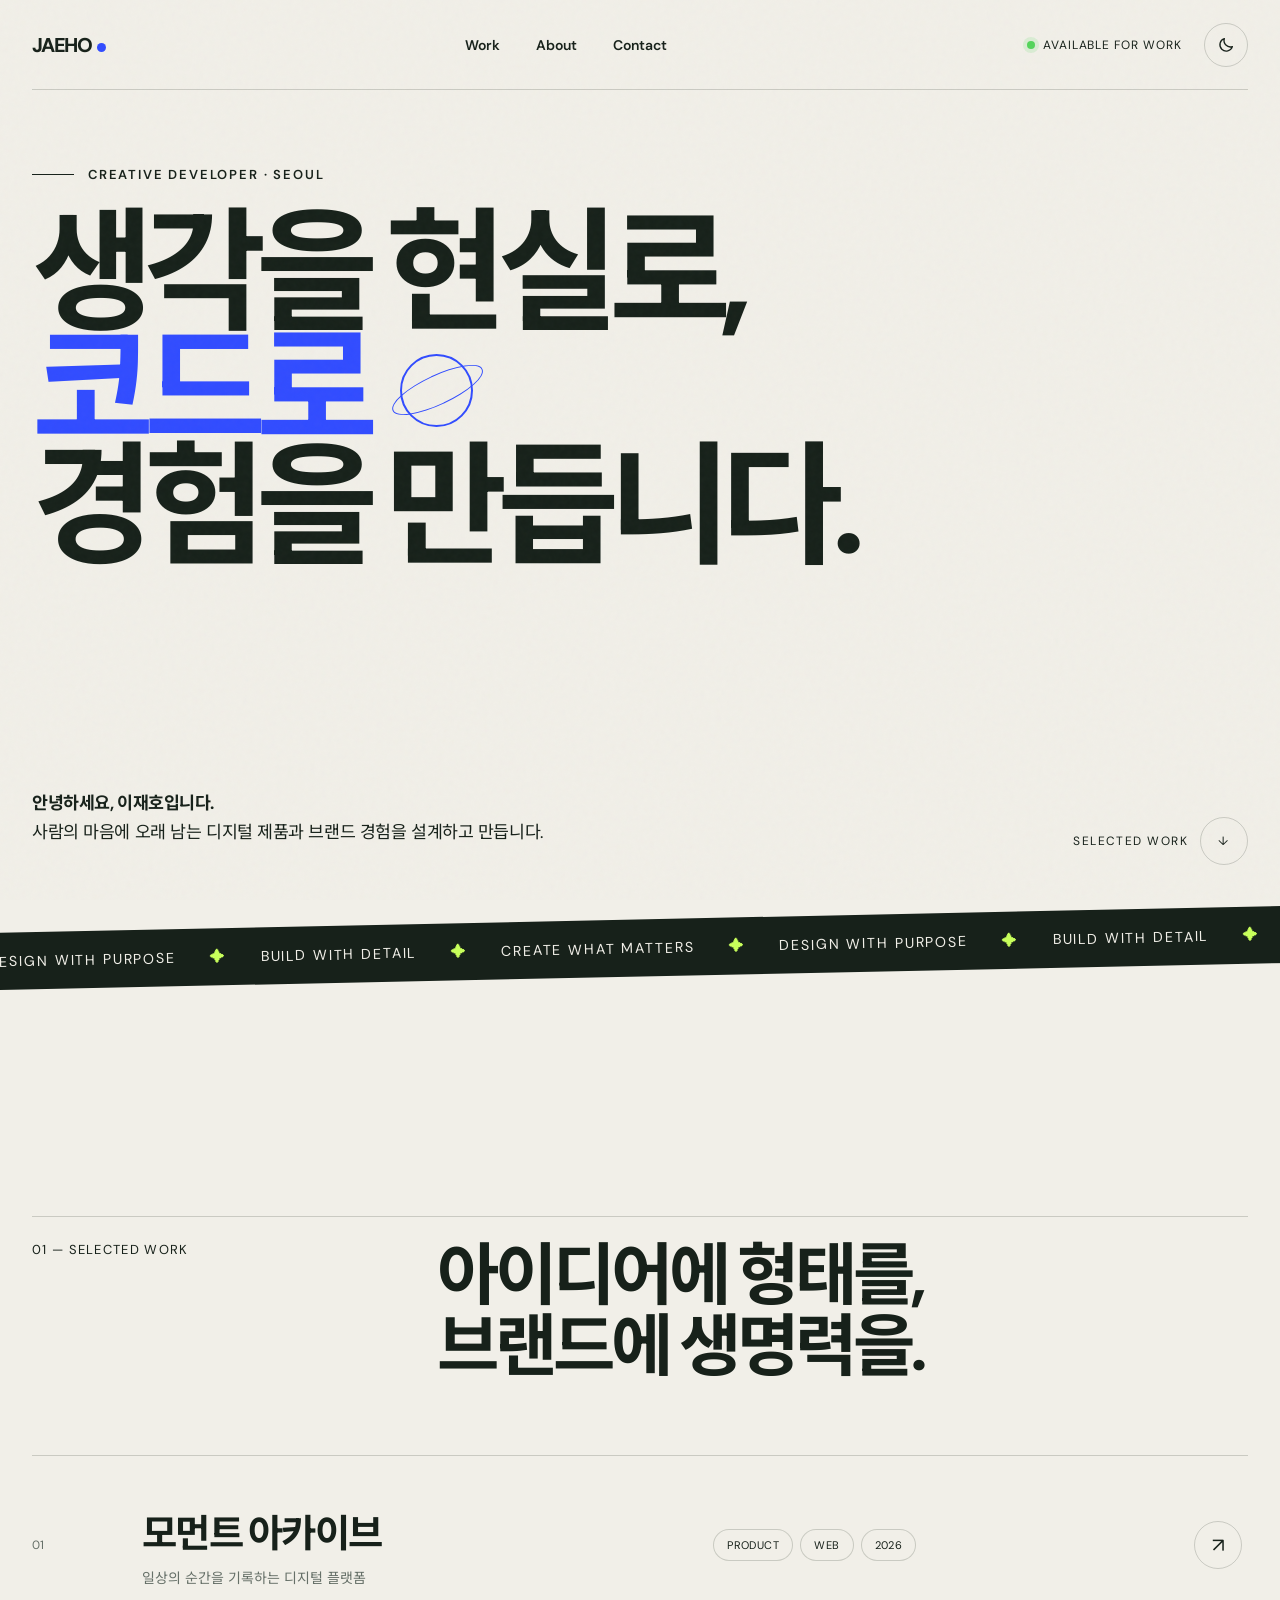
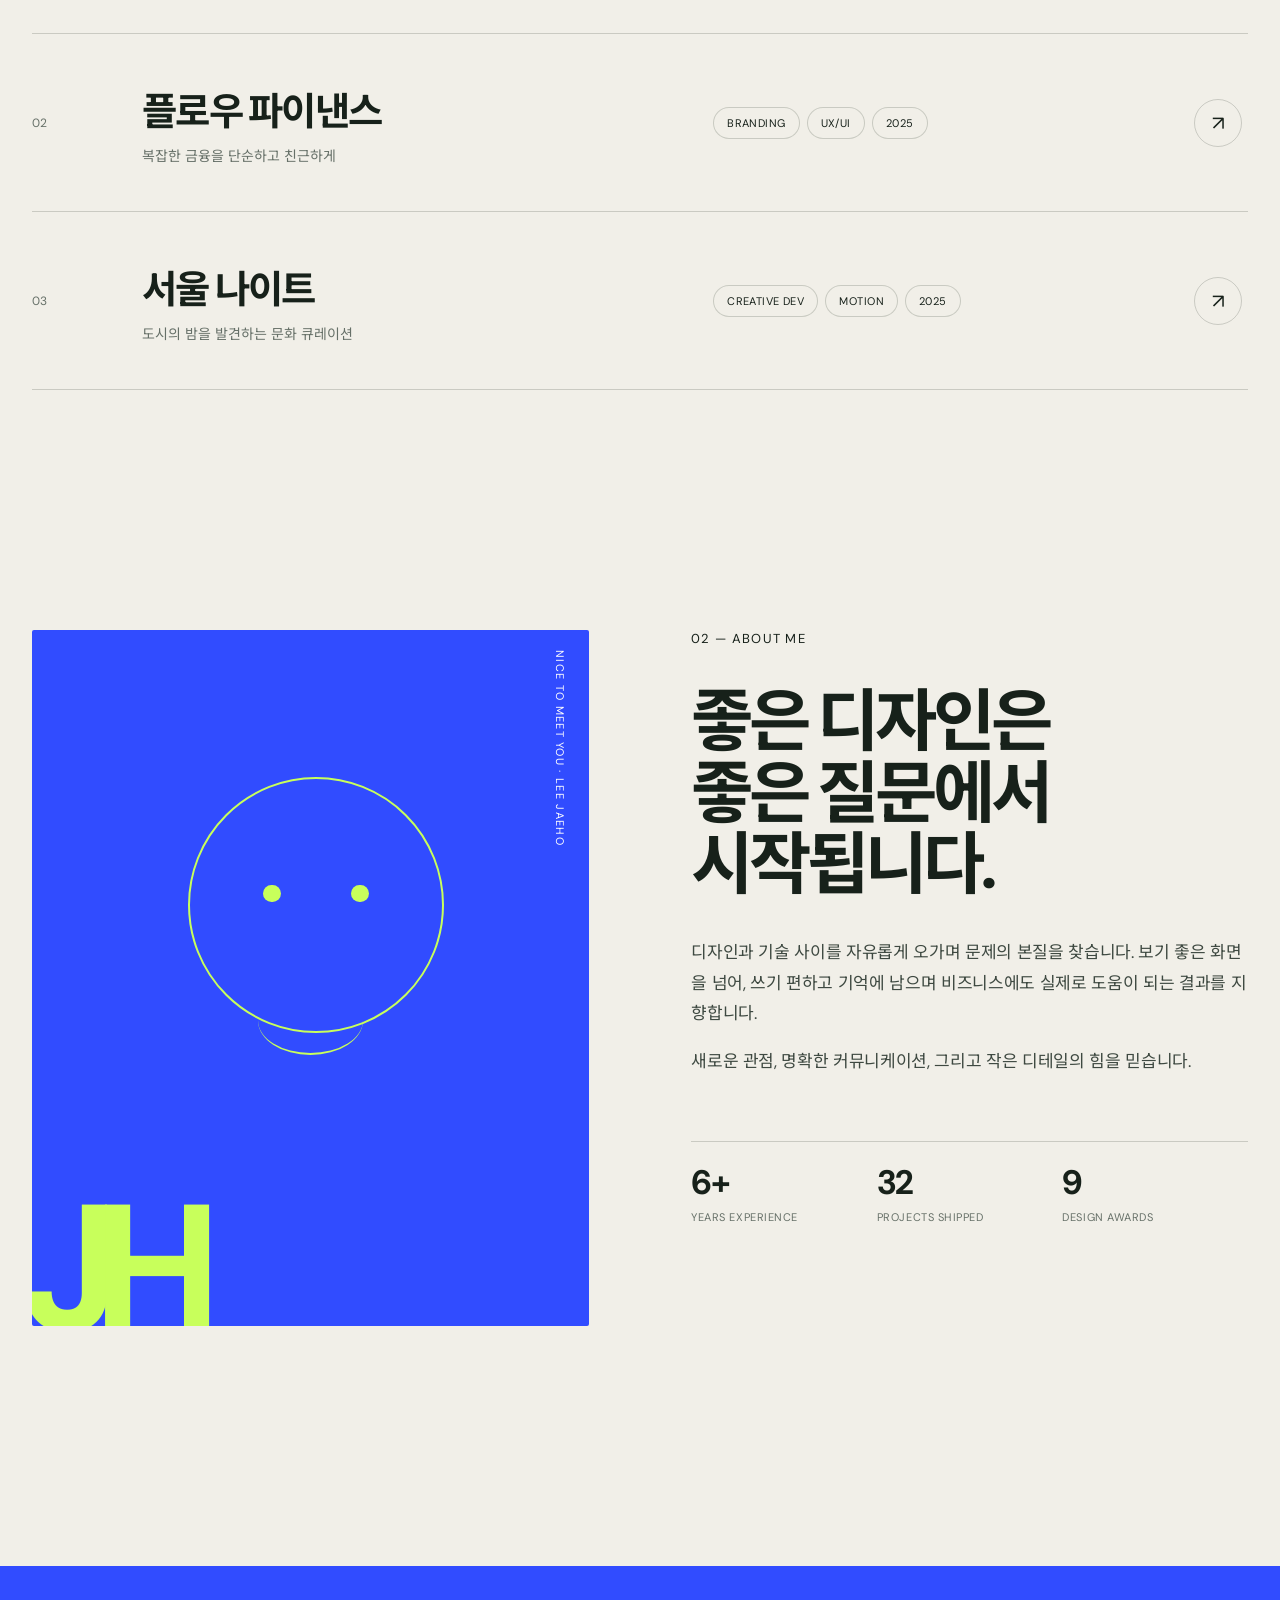
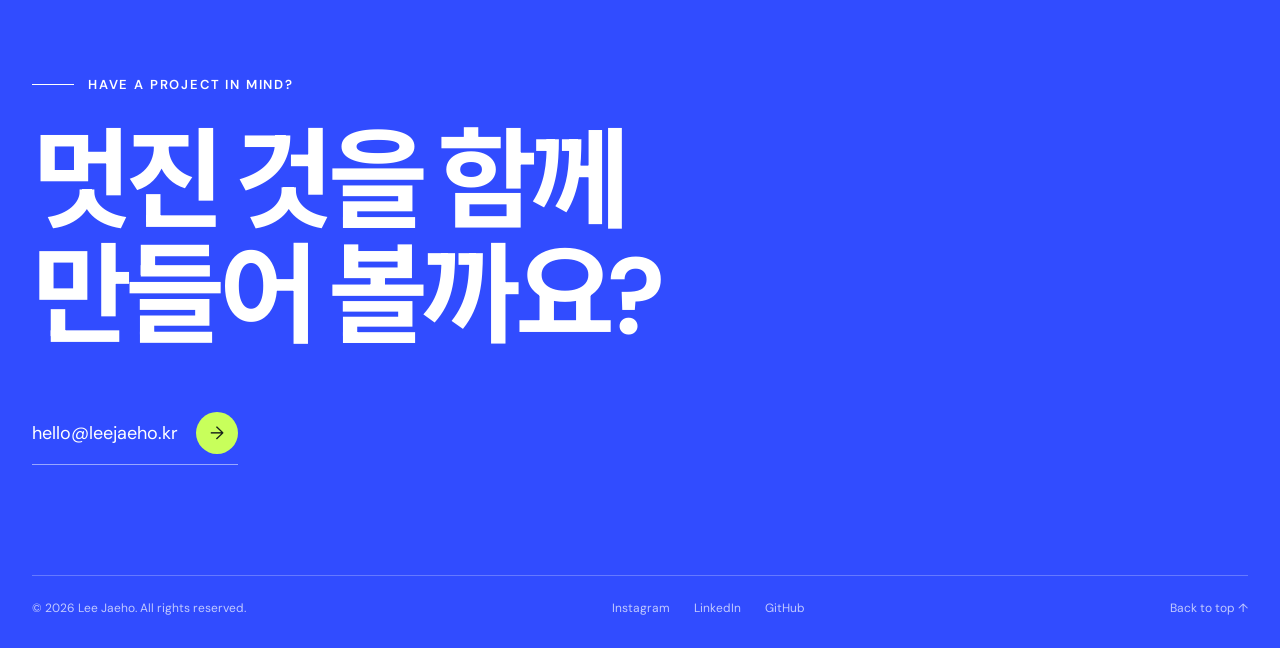
==== index.html @ 7496c24c "Add light and dark theme toggle" ====
<!DOCTYPE html>
<html lang="ko">
<head>
  <meta charset="UTF-8">
  <meta name="viewport" content="width=device-width, initial-scale=1.0">
  <meta name="description" content="이재호 — 디지털 경험을 설계하고 만드는 크리에이티브 디벨로퍼">
  <title>이재호 — Creative Developer</title>
  <link rel="preconnect" href="https://fonts.googleapis.com">
  <link rel="preconnect" href="https://fonts.gstatic.com" crossorigin>
  <link href="https://fonts.googleapis.com/css2?family=DM+Sans:wght@400;500;600&family=Noto+Sans+KR:wght@400;500;600;700;800&display=swap" rel="stylesheet">
  <script>
    (() => {
      const savedTheme = localStorage.getItem('theme');
      const theme = savedTheme || (matchMedia('(prefers-color-scheme: dark)').matches ? 'dark' : 'light');
      document.documentElement.dataset.theme = theme;
    })();
  </script>
  <style>
    :root {
      --ink: #17211a;
      --paper: #f1efe8;
      --lime: #c8ff5b;
      --blue: #314cff;
      --line: rgba(23,33,26,.18);
      --muted: #667068;
      --copy: #3e4941;
      --tag: rgba(241,239,232,.35);
      --project-hover-ink: #17211a;
      color-scheme: light;
    }
    :root[data-theme="dark"] {
      --ink: #f2f3ec;
      --paper: #111411;
      --lime: #c8ff5b;
      --blue: #7183ff;
      --line: rgba(242,243,236,.18);
      --muted: #9da59e;
      --copy: #c3c9c3;
      --tag: rgba(255,255,255,.055);
      --project-hover-ink: #17211a;
      color-scheme: dark;
    }

    * { box-sizing: border-box; }
    html { scroll-behavior: smooth; }
    body {
      margin: 0;
      background: var(--paper);
      color: var(--ink);
      font-family: "DM Sans", "Noto Sans KR", sans-serif;
      -webkit-font-smoothing: antialiased;
      transition: background-color .35s ease, color .35s ease;
    }
    a { color: inherit; text-decoration: none; }
    button { font: inherit; }

    .noise {
      position: fixed; inset: 0; pointer-events: none; z-index: 20; opacity: .035;
      background-image: url("data:image/svg+xml,%3Csvg viewBox='0 0 180 180' xmlns='http://www.w3.org/2000/svg'%3E%3Cfilter id='n'%3E%3CfeTurbulence type='fractalNoise' baseFrequency='.9' numOctaves='3' stitchTiles='stitch'/%3E%3C/filter%3E%3Crect width='100%25' height='100%25' filter='url(%23n)' opacity='.8'/%3E%3C/svg%3E");
    }
    .wrap { width: min(1380px, calc(100% - 64px)); margin: 0 auto; }
    .nav {
      height: 90px; display: flex; align-items: center; justify-content: space-between;
      border-bottom: 1px solid var(--line); position: relative; z-index: 10;
    }
    .logo { font-weight: 800; font-size: 20px; letter-spacing: -.06em; }
    .logo i { display: inline-block; width: 9px; height: 9px; background: var(--blue); border-radius: 50%; margin-left: 5px; }
    .nav-links { display: flex; gap: 36px; font-size: 14px; font-weight: 600; }
    .nav-links a { position: relative; }
    .nav-links a:after { content:""; position:absolute; left:0; right:100%; bottom:-5px; height:2px; background:var(--ink); transition:.25s; }
    .nav-links a:hover:after { right:0; }
    .status { display:flex; align-items:center; gap:8px; font-size:12px; text-transform:uppercase; letter-spacing:.08em; }
    .status:before { content:""; width:8px; height:8px; border-radius:50%; background:#54d45b; box-shadow:0 0 0 4px rgba(84,212,91,.15); }
    .nav-actions { display:flex; align-items:center; gap:22px; }
    .theme-toggle {
      width:44px; height:44px; padding:0; display:grid; place-items:center; border:1px solid var(--line);
      border-radius:50%; background:transparent; color:var(--ink); cursor:pointer; transition:background .25s, color .25s, transform .25s;
    }
    .theme-toggle:hover { background:var(--ink); color:var(--paper); transform:rotate(8deg); }
    .theme-toggle svg { width:18px; height:18px; fill:none; stroke:currentColor; stroke-width:1.8; stroke-linecap:round; stroke-linejoin:round; }
    .theme-toggle .sun, :root[data-theme="dark"] .theme-toggle .moon { display:none; }
    :root[data-theme="dark"] .theme-toggle .sun { display:block; }

    .hero { min-height: calc(100vh - 90px); display: grid; grid-template-rows: 1fr auto; padding: 76px 0 35px; overflow: hidden; }
    .eyebrow { font-size: 13px; font-weight: 600; text-transform: uppercase; letter-spacing: .14em; margin-bottom: 32px; display:flex; gap:14px; align-items:center; }
    .eyebrow:before { content:""; width:42px; height:1px; background:var(--ink); }
    h1 { font-size: clamp(64px, 10.4vw, 156px); line-height: .88; letter-spacing: -.075em; margin: 0; font-weight: 700; }
    .hero-line { display: block; }
    .hero-line:nth-child(2) { display:flex; align-items:center; gap:2.5vw; color:var(--blue); }
    .orbit { width: .55em; height: .55em; border: 2px solid currentColor; border-radius:50%; display:inline-block; position:relative; flex:0 0 auto; }
    .orbit:after { content:""; position:absolute; width:140%; height:40%; left:-20%; top:28%; border:1px solid currentColor; border-radius:50%; transform:rotate(-25deg); }
    .hero-foot { display:grid; grid-template-columns:1fr 1fr; align-items:end; gap:40px; margin-top:56px; }
    .intro { max-width:520px; font-size:clamp(16px,1.35vw,20px); line-height:1.7; letter-spacing:-.025em; }
    .intro strong { font-weight:700; }
    .scroll { justify-self:end; display:flex; align-items:center; gap:12px; font-size:12px; letter-spacing:.12em; text-transform:uppercase; }
    .scroll span { width:48px; height:48px; border:1px solid var(--line); border-radius:50%; display:grid; place-items:center; animation: bob 1.7s ease-in-out infinite; }
    @keyframes bob { 50% { transform:translateY(7px); } }

    .ticker { background:var(--ink); color:var(--paper); overflow:hidden; padding:19px 0; transform:rotate(-1.2deg) scale(1.02); margin:20px 0 120px; }
    .ticker-track { display:flex; width:max-content; animation:ticker 20s linear infinite; }
    .ticker span { font-size:14px; text-transform:uppercase; letter-spacing:.12em; white-space:nowrap; }
    .ticker b { color:var(--lime); margin:0 28px; }
    @keyframes ticker { to { transform:translateX(-50%); } }

    .section { padding:120px 0; }
    .section-head { display:grid; grid-template-columns:1fr 2fr; align-items:start; border-top:1px solid var(--line); padding-top:24px; margin-bottom:72px; }
    .section-label { font-size:13px; letter-spacing:.1em; text-transform:uppercase; }
    h2 { margin:0; font-size:clamp(40px,5.3vw,76px); line-height:1.05; letter-spacing:-.06em; max-width:900px; }

    .projects { border-top:1px solid var(--line); }
    .project { display:grid; grid-template-columns:80px 1.2fr 1fr 54px; gap:30px; align-items:center; min-height:178px; border-bottom:1px solid var(--line); transition:.35s; position:relative; overflow:hidden; }
    .project:before { content:""; position:absolute; inset:0; background:var(--lime); transform:translateY(101%); transition:.35s cubic-bezier(.2,.8,.2,1); z-index:-1; }
    .project:hover:before { transform:translateY(0); }
    .project:hover { padding:0 22px; }
    .num { font-size:12px; color:var(--muted); }
    .project h3 { font-size:clamp(28px,3vw,44px); letter-spacing:-.045em; margin:0 0 8px; }
    .project p { margin:0; color:var(--muted); font-size:14px; }
    .tags { display:flex; flex-wrap:wrap; gap:7px; }
    .tags span { padding:8px 13px; border:1px solid var(--line); border-radius:100px; font-size:11px; text-transform:uppercase; letter-spacing:.04em; background:var(--tag); }
    .arrow { width:48px; height:48px; border:1px solid var(--line); border-radius:50%; display:grid; place-items:center; font-size:20px; transition:.3s; }
    .project:hover { color:var(--project-hover-ink); }
    .project:hover .num, .project:hover p { color:rgba(23,33,26,.68); }
    .project:hover .arrow { transform:rotate(-45deg); background:var(--project-hover-ink); color:white; }

    .about { display:grid; grid-template-columns:1fr 1fr; gap:8vw; align-items:start; }
    .portrait { aspect-ratio:4/5; background:var(--blue); position:relative; overflow:hidden; border-radius:2px; }
    .portrait .type { position:absolute; color:var(--lime); font-size:clamp(95px,14vw,190px); font-weight:800; letter-spacing:-.1em; left:-.05em; bottom:-.18em; line-height:1; }
    .portrait .face { position:absolute; width:46%; aspect-ratio:1; border:2px solid var(--lime); border-radius:50%; left:28%; top:21%; }
    .portrait .face:before, .portrait .face:after { content:""; position:absolute; background:var(--lime); border-radius:50%; width:7%; aspect-ratio:1; top:42%; }
    .portrait .face:before { left:29%; } .portrait .face:after { right:29%; }
    .portrait .smile { position:absolute; width:19%; height:10%; border-bottom:2px solid var(--lime); border-radius:50%; left:40.5%; top:51%; }
    .portrait .caption { position:absolute; right:22px; top:20px; color:white; writing-mode:vertical-rl; font-size:11px; letter-spacing:.12em; text-transform:uppercase; }
    .about-copy h2 { margin-bottom:36px; }
    .about-copy p { font-size:17px; line-height:1.8; color:var(--copy); letter-spacing:-.02em; }
    .stats { margin-top:64px; display:grid; grid-template-columns:repeat(3,1fr); border-top:1px solid var(--line); }
    .stat { padding-top:18px; }
    .stat strong { display:block; font-size:34px; letter-spacing:-.04em; }
    .stat span { font-size:11px; color:var(--muted); text-transform:uppercase; letter-spacing:.05em; }

    .contact { background:var(--blue); color:white; padding:110px 0 32px; margin-top:120px; }
    .contact .eyebrow:before { background:white; }
    .contact h2 { max-width:none; font-size:clamp(54px,8.5vw,126px); }
    .contact-cta { display:inline-flex; align-items:center; gap:18px; margin-top:58px; font-size:18px; border-bottom:1px solid rgba(255,255,255,.5); padding-bottom:10px; }
    .contact-cta span { width:42px; height:42px; display:grid; place-items:center; background:var(--lime); color:var(--ink); border-radius:50%; transition:.3s; }
    .contact-cta:hover span { transform:translateX(8px); }
    footer { margin-top:110px; padding-top:24px; border-top:1px solid rgba(255,255,255,.25); display:flex; justify-content:space-between; font-size:12px; color:rgba(255,255,255,.7); }
    footer .socials { display:flex; gap:24px; }

    .reveal { opacity:0; transform:translateY(30px); transition:.8s cubic-bezier(.2,.8,.2,1); }
    .reveal.on { opacity:1; transform:none; }
    .menu-btn { display:none; border:0; background:none; font-size:24px; }

    @media (max-width: 760px) {
      .wrap { width:calc(100% - 36px); }
      .nav { height:72px; }
      .nav-links, .status { display:none; }
      .nav-actions { gap:10px; }
      .menu-btn { display:block; }
      .hero { min-height:calc(100svh - 72px); padding-top:48px; }
      h1 { font-size:17vw; }
      .hero-line:nth-child(2) { flex-wrap:wrap; gap:4vw; }
      .hero-foot { grid-template-columns:1fr; margin-top:36px; }
      .scroll { display:none; }
      .ticker { margin-bottom:72px; }
      .section { padding:76px 0; }
      .section-head { grid-template-columns:1fr; gap:28px; margin-bottom:46px; }
      .project { grid-template-columns:40px 1fr 42px; gap:12px; min-height:145px; }
      .project .tags { display:none; }
      .project:hover { padding:0 8px; }
      .about { grid-template-columns:1fr; gap:56px; }
      .about-copy { order:-1; }
      .stats { margin-top:40px; }
      .stat strong { font-size:27px; }
      .contact { margin-top:64px; padding-top:76px; }
      footer { margin-top:80px; flex-direction:column; gap:18px; }
    }
    @media (prefers-reduced-motion: reduce) { * { scroll-behavior:auto !important; animation:none !important; transition:none !important; } .reveal { opacity:1; transform:none; } }
  </style>
</head>
<body>
  <div class="noise"></div>
  <header class="wrap nav">
    <a class="logo" href="#top" aria-label="홈으로">JAEHO<i></i></a>
    <nav class="nav-links" aria-label="주요 메뉴"><a href="#work">Work</a><a href="#about">About</a><a href="#contact">Contact</a></nav>
    <div class="nav-actions">
      <div class="status">Available for work</div>
      <button class="theme-toggle" type="button" aria-label="다크 모드로 전환" aria-pressed="false">
        <svg class="moon" viewBox="0 0 24 24" aria-hidden="true"><path d="M20.5 14.2A8.5 8.5 0 0 1 9.8 3.5 8.5 8.5 0 1 0 20.5 14.2Z"/></svg>
        <svg class="sun" viewBox="0 0 24 24" aria-hidden="true"><circle cx="12" cy="12" r="3.5"/><path d="M12 2v2M12 20v2M4.9 4.9l1.4 1.4M17.7 17.7l1.4 1.4M2 12h2M20 12h2M4.9 19.1l1.4-1.4M17.7 6.3l1.4-1.4"/></svg>
      </button>
      <button class="menu-btn" aria-label="메뉴 열기">☰</button>
    </div>
  </header>

  <main id="top">
    <section class="hero wrap">
      <div>
        <div class="eyebrow">Creative developer · Seoul</div>
        <h1><span class="hero-line">생각을 현실로,</span><span class="hero-line">코드로 <i class="orbit" aria-hidden="true"></i></span><span class="hero-line">경험을 만듭니다.</span></h1>
      </div>
      <div class="hero-foot">
        <p class="intro"><strong>안녕하세요, 이재호입니다.</strong><br>사람의 마음에 오래 남는 디지털 제품과 브랜드 경험을 설계하고 만듭니다.</p>
        <a class="scroll" href="#work">Selected work <span>↓</span></a>
      </div>
    </section>

    <div class="ticker" aria-hidden="true"><div class="ticker-track"><span>Design with purpose <b>✦</b> Build with detail <b>✦</b> Create what matters <b>✦</b>&nbsp;</span><span>Design with purpose <b>✦</b> Build with detail <b>✦</b> Create what matters <b>✦</b>&nbsp;</span></div></div>

    <section class="section wrap" id="work">
      <div class="section-head reveal"><div class="section-label">01 — Selected work</div><h2>아이디어에 형태를,<br>브랜드에 생명력을.</h2></div>
      <div class="projects reveal">
        <a class="project" href="#contact"><span class="num">01</span><div><h3>모먼트 아카이브</h3><p>일상의 순간을 기록하는 디지털 플랫폼</p></div><div class="tags"><span>Product</span><span>Web</span><span>2026</span></div><span class="arrow">↗</span></a>
        <a class="project" href="#contact"><span class="num">02</span><div><h3>플로우 파이낸스</h3><p>복잡한 금융을 단순하고 친근하게</p></div><div class="tags"><span>Branding</span><span>UX/UI</span><span>2025</span></div><span class="arrow">↗</span></a>
        <a class="project" href="#contact"><span class="num">03</span><div><h3>서울 나이트</h3><p>도시의 밤을 발견하는 문화 큐레이션</p></div><div class="tags"><span>Creative Dev</span><span>Motion</span><span>2025</span></div><span class="arrow">↗</span></a>
      </div>
    </section>

    <section class="section wrap" id="about">
      <div class="about">
        <div class="portrait reveal" aria-label="이재호를 상징하는 그래픽 초상"><span class="caption">Nice to meet you · Lee Jaeho</span><div class="face"></div><div class="smile"></div><div class="type">JH</div></div>
        <div class="about-copy reveal">
          <div class="section-label" style="margin-bottom:40px">02 — About me</div>
          <h2>좋은 디자인은<br>좋은 질문에서<br>시작됩니다.</h2>
          <p>디자인과 기술 사이를 자유롭게 오가며 문제의 본질을 찾습니다. 보기 좋은 화면을 넘어, 쓰기 편하고 기억에 남으며 비즈니스에도 실제로 도움이 되는 결과를 지향합니다.</p>
          <p>새로운 관점, 명확한 커뮤니케이션, 그리고 작은 디테일의 힘을 믿습니다.</p>
          <div class="stats"><div class="stat"><strong>6+</strong><span>Years experience</span></div><div class="stat"><strong>32</strong><span>Projects shipped</span></div><div class="stat"><strong>9</strong><span>Design awards</span></div></div>
        </div>
      </div>
    </section>
  </main>

  <section class="contact" id="contact"><div class="wrap reveal"><div class="eyebrow">Have a project in mind?</div><h2>멋진 것을 함께<br>만들어 볼까요?</h2><a class="contact-cta" href="mailto:hello@leejaeho.kr">hello@leejaeho.kr <span>→</span></a><footer><span>© 2026 Lee Jaeho. All rights reserved.</span><div class="socials"><a href="#">Instagram</a><a href="#">LinkedIn</a><a href="#">GitHub</a></div><a href="#top">Back to top ↑</a></footer></div></section>

  <script>
    const themeToggle = document.querySelector('.theme-toggle');
    const updateThemeButton = () => {
      const isDark = document.documentElement.dataset.theme === 'dark';
      themeToggle.setAttribute('aria-pressed', String(isDark));
      themeToggle.setAttribute('aria-label', isDark ? '라이트 모드로 전환' : '다크 모드로 전환');
    };

    updateThemeButton();
    themeToggle.addEventListener('click', () => {
      const nextTheme = document.documentElement.dataset.theme === 'dark' ? 'light' : 'dark';
      document.documentElement.dataset.theme = nextTheme;
      localStorage.setItem('theme', nextTheme);
      updateThemeButton();
    });

    const observer = new IntersectionObserver((entries) => {
      entries.forEach((entry) => { if (entry.isIntersecting) entry.target.classList.add('on'); });
    }, { threshold: 0.12 });
    document.querySelectorAll('.reveal').forEach((el) => observer.observe(el));

    const menu = document.querySelector('.menu-btn');
    menu.addEventListener('click', () => {
      const target = document.querySelector('#work');
      target.scrollIntoView({ behavior: 'smooth' });
    });
  </script>
</body>
</html>
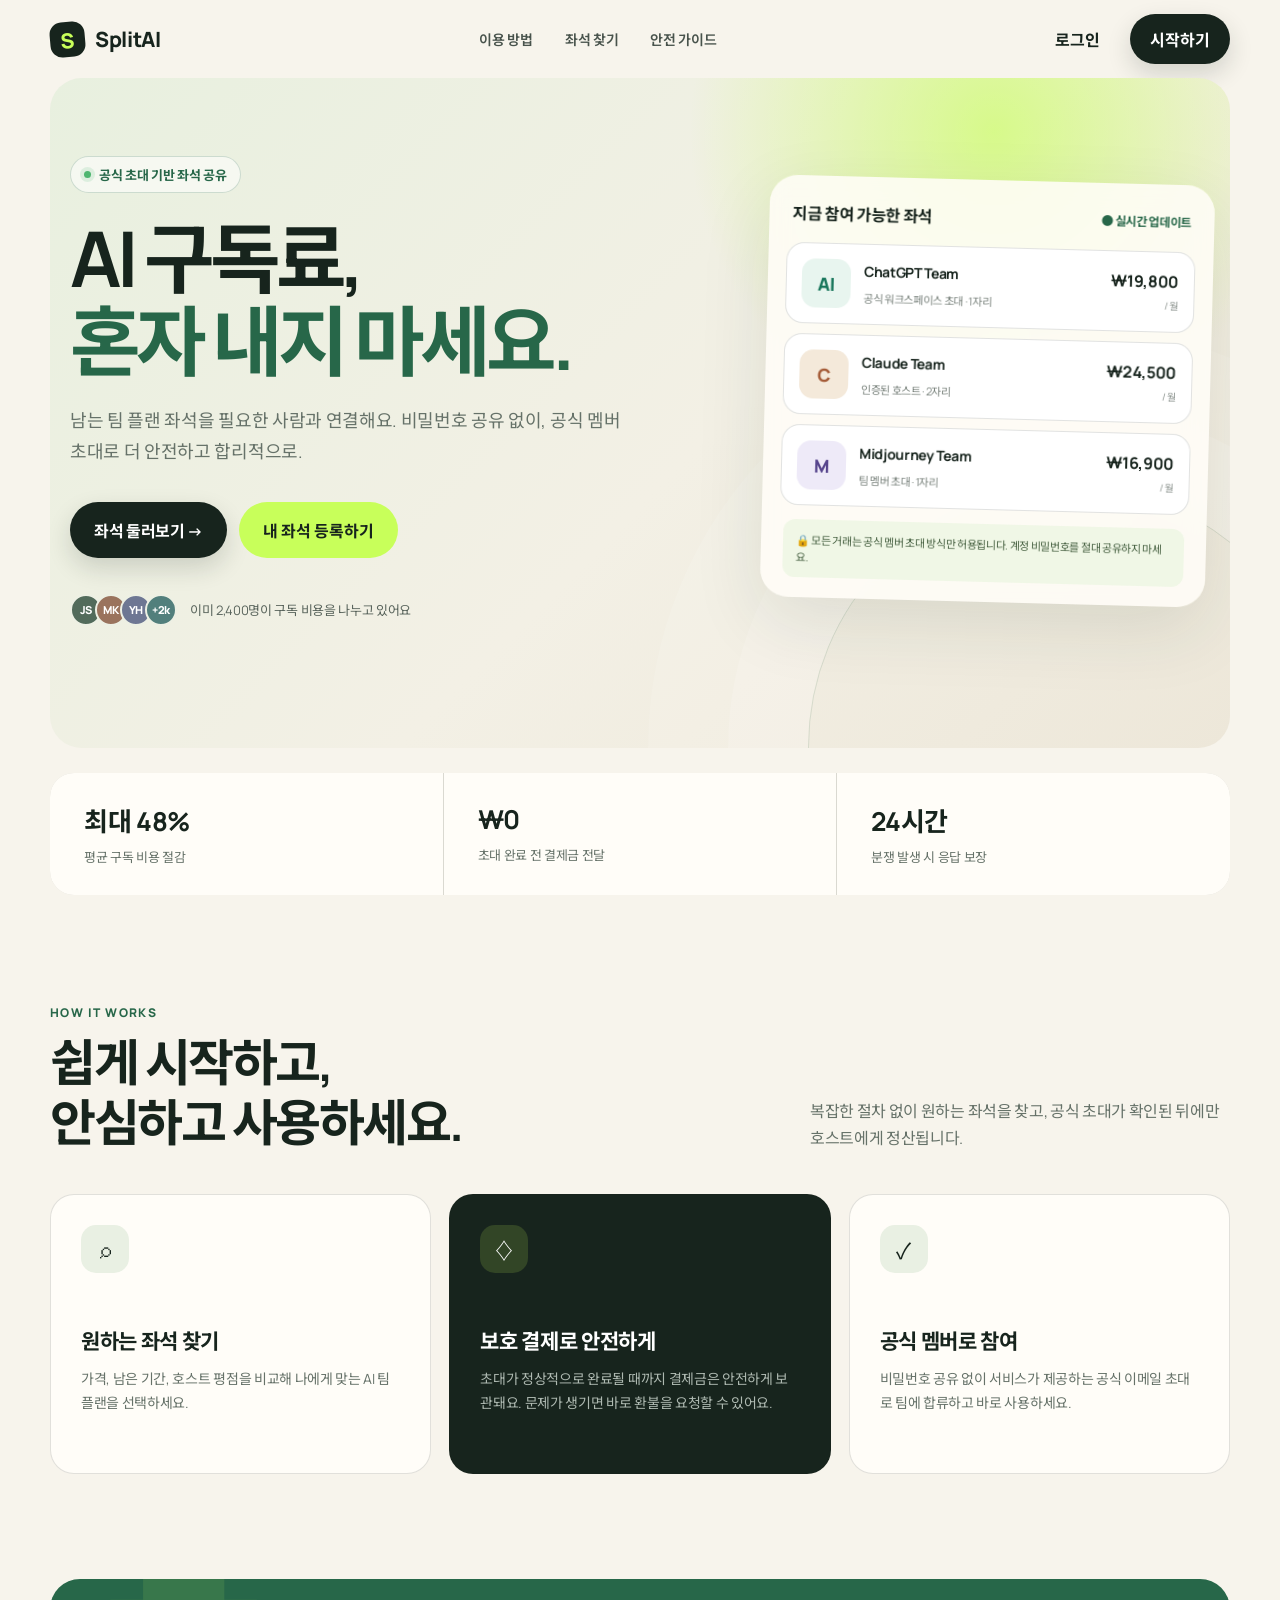
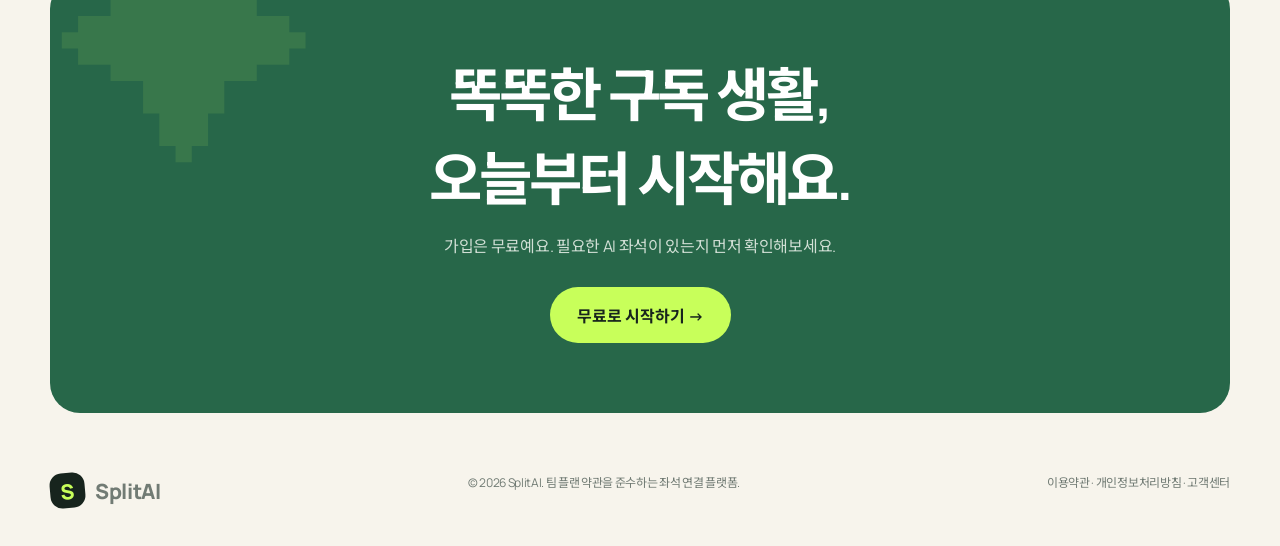
==== commit 79bc5da0: "Replace site with SplitAI landing page" ====
--- a/index.html
+++ b/index.html
@@ -1,261 +1,236 @@
-<!DOCTYPE html>
+<!doctype html>
 <html lang="ko">
 <head>
-  <meta charset="UTF-8">
-  <meta name="viewport" content="width=device-width, initial-scale=1.0">
-  <meta name="description" content="이재호 — 디지털 경험을 설계하고 만드는 크리에이티브 디벨로퍼">
-  <title>이재호 — Creative Developer</title>
-  <link rel="preconnect" href="https://fonts.googleapis.com">
-  <link rel="preconnect" href="https://fonts.gstatic.com" crossorigin>
-  <link href="https://fonts.googleapis.com/css2?family=DM+Sans:wght@400;500;600&family=Noto+Sans+KR:wght@400;500;600;700;800&display=swap" rel="stylesheet">
-  <script>
-    (() => {
-      const savedTheme = localStorage.getItem('theme');
-      const theme = savedTheme || (matchMedia('(prefers-color-scheme: dark)').matches ? 'dark' : 'light');
-      document.documentElement.dataset.theme = theme;
-    })();
-  </script>
+  <meta charset="utf-8" />
+  <meta name="viewport" content="width=device-width, initial-scale=1" />
+  <meta name="description" content="공식 팀 초대로 AI 구독 비용을 나누는 안전한 좌석 공유 마켓플레이스" />
+  <title>SplitAI — AI 구독, 함께 쓰고 가볍게</title>
   <style>
+    @import url('https://fonts.googleapis.com/css2?family=Manrope:wght@400;500;600;700;800&family=Noto+Sans+KR:wght@400;500;600;700;800&display=swap');
+
     :root {
-      --ink: #17211a;
-      --paper: #f1efe8;
-      --lime: #c8ff5b;
-      --blue: #314cff;
-      --line: rgba(23,33,26,.18);
-      --muted: #667068;
-      --copy: #3e4941;
-      --tag: rgba(241,239,232,.35);
-      --project-hover-ink: #17211a;
-      color-scheme: light;
-    }
-    :root[data-theme="dark"] {
-      --ink: #f2f3ec;
-      --paper: #111411;
-      --lime: #c8ff5b;
-      --blue: #7183ff;
-      --line: rgba(242,243,236,.18);
-      --muted: #9da59e;
-      --copy: #c3c9c3;
-      --tag: rgba(255,255,255,.055);
-      --project-hover-ink: #17211a;
-      color-scheme: dark;
+      --ink: #17241d;
+      --muted: #667269;
+      --cream: #f7f4ec;
+      --paper: #fffdf8;
+      --green: #276749;
+      --lime: #c8ff5a;
+      --line: rgba(23, 36, 29, .13);
+      --shadow: 0 24px 70px rgba(29, 55, 39, .11);
     }
 
     * { box-sizing: border-box; }
     html { scroll-behavior: smooth; }
     body {
       margin: 0;
-      background: var(--paper);
       color: var(--ink);
-      font-family: "DM Sans", "Noto Sans KR", sans-serif;
-      -webkit-font-smoothing: antialiased;
-      transition: background-color .35s ease, color .35s ease;
-    }
+      background: var(--cream);
+      font-family: "Manrope", "Noto Sans KR", sans-serif;
+      letter-spacing: -.02em;
+    }
+    button, input { font: inherit; }
     a { color: inherit; text-decoration: none; }
-    button { font: inherit; }
-
-    .noise {
-      position: fixed; inset: 0; pointer-events: none; z-index: 20; opacity: .035;
-      background-image: url("data:image/svg+xml,%3Csvg viewBox='0 0 180 180' xmlns='http://www.w3.org/2000/svg'%3E%3Cfilter id='n'%3E%3CfeTurbulence type='fractalNoise' baseFrequency='.9' numOctaves='3' stitchTiles='stitch'/%3E%3C/filter%3E%3Crect width='100%25' height='100%25' filter='url(%23n)' opacity='.8'/%3E%3C/svg%3E");
-    }
-    .wrap { width: min(1380px, calc(100% - 64px)); margin: 0 auto; }
-    .nav {
-      height: 90px; display: flex; align-items: center; justify-content: space-between;
-      border-bottom: 1px solid var(--line); position: relative; z-index: 10;
-    }
-    .logo { font-weight: 800; font-size: 20px; letter-spacing: -.06em; }
-    .logo i { display: inline-block; width: 9px; height: 9px; background: var(--blue); border-radius: 50%; margin-left: 5px; }
-    .nav-links { display: flex; gap: 36px; font-size: 14px; font-weight: 600; }
-    .nav-links a { position: relative; }
-    .nav-links a:after { content:""; position:absolute; left:0; right:100%; bottom:-5px; height:2px; background:var(--ink); transition:.25s; }
-    .nav-links a:hover:after { right:0; }
-    .status { display:flex; align-items:center; gap:8px; font-size:12px; text-transform:uppercase; letter-spacing:.08em; }
-    .status:before { content:""; width:8px; height:8px; border-radius:50%; background:#54d45b; box-shadow:0 0 0 4px rgba(84,212,91,.15); }
-    .nav-actions { display:flex; align-items:center; gap:22px; }
-    .theme-toggle {
-      width:44px; height:44px; padding:0; display:grid; place-items:center; border:1px solid var(--line);
-      border-radius:50%; background:transparent; color:var(--ink); cursor:pointer; transition:background .25s, color .25s, transform .25s;
-    }
-    .theme-toggle:hover { background:var(--ink); color:var(--paper); transform:rotate(8deg); }
-    .theme-toggle svg { width:18px; height:18px; fill:none; stroke:currentColor; stroke-width:1.8; stroke-linecap:round; stroke-linejoin:round; }
-    .theme-toggle .sun, :root[data-theme="dark"] .theme-toggle .moon { display:none; }
-    :root[data-theme="dark"] .theme-toggle .sun { display:block; }
-
-    .hero { min-height: calc(100vh - 90px); display: grid; grid-template-rows: 1fr auto; padding: 76px 0 35px; overflow: hidden; }
-    .eyebrow { font-size: 13px; font-weight: 600; text-transform: uppercase; letter-spacing: .14em; margin-bottom: 32px; display:flex; gap:14px; align-items:center; }
-    .eyebrow:before { content:""; width:42px; height:1px; background:var(--ink); }
-    h1 { font-size: clamp(64px, 10.4vw, 156px); line-height: .88; letter-spacing: -.075em; margin: 0; font-weight: 700; }
-    .hero-line { display: block; }
-    .hero-line:nth-child(2) { display:flex; align-items:center; gap:2.5vw; color:var(--blue); }
-    .orbit { width: .55em; height: .55em; border: 2px solid currentColor; border-radius:50%; display:inline-block; position:relative; flex:0 0 auto; }
-    .orbit:after { content:""; position:absolute; width:140%; height:40%; left:-20%; top:28%; border:1px solid currentColor; border-radius:50%; transform:rotate(-25deg); }
-    .hero-foot { display:grid; grid-template-columns:1fr 1fr; align-items:end; gap:40px; margin-top:56px; }
-    .intro { max-width:520px; font-size:clamp(16px,1.35vw,20px); line-height:1.7; letter-spacing:-.025em; }
-    .intro strong { font-weight:700; }
-    .scroll { justify-self:end; display:flex; align-items:center; gap:12px; font-size:12px; letter-spacing:.12em; text-transform:uppercase; }
-    .scroll span { width:48px; height:48px; border:1px solid var(--line); border-radius:50%; display:grid; place-items:center; animation: bob 1.7s ease-in-out infinite; }
-    @keyframes bob { 50% { transform:translateY(7px); } }
-
-    .ticker { background:var(--ink); color:var(--paper); overflow:hidden; padding:19px 0; transform:rotate(-1.2deg) scale(1.02); margin:20px 0 120px; }
-    .ticker-track { display:flex; width:max-content; animation:ticker 20s linear infinite; }
-    .ticker span { font-size:14px; text-transform:uppercase; letter-spacing:.12em; white-space:nowrap; }
-    .ticker b { color:var(--lime); margin:0 28px; }
-    @keyframes ticker { to { transform:translateX(-50%); } }
-
-    .section { padding:120px 0; }
-    .section-head { display:grid; grid-template-columns:1fr 2fr; align-items:start; border-top:1px solid var(--line); padding-top:24px; margin-bottom:72px; }
-    .section-label { font-size:13px; letter-spacing:.1em; text-transform:uppercase; }
-    h2 { margin:0; font-size:clamp(40px,5.3vw,76px); line-height:1.05; letter-spacing:-.06em; max-width:900px; }
-
-    .projects { border-top:1px solid var(--line); }
-    .project { display:grid; grid-template-columns:80px 1.2fr 1fr 54px; gap:30px; align-items:center; min-height:178px; border-bottom:1px solid var(--line); transition:.35s; position:relative; overflow:hidden; }
-    .project:before { content:""; position:absolute; inset:0; background:var(--lime); transform:translateY(101%); transition:.35s cubic-bezier(.2,.8,.2,1); z-index:-1; }
-    .project:hover:before { transform:translateY(0); }
-    .project:hover { padding:0 22px; }
-    .num { font-size:12px; color:var(--muted); }
-    .project h3 { font-size:clamp(28px,3vw,44px); letter-spacing:-.045em; margin:0 0 8px; }
-    .project p { margin:0; color:var(--muted); font-size:14px; }
-    .tags { display:flex; flex-wrap:wrap; gap:7px; }
-    .tags span { padding:8px 13px; border:1px solid var(--line); border-radius:100px; font-size:11px; text-transform:uppercase; letter-spacing:.04em; background:var(--tag); }
-    .arrow { width:48px; height:48px; border:1px solid var(--line); border-radius:50%; display:grid; place-items:center; font-size:20px; transition:.3s; }
-    .project:hover { color:var(--project-hover-ink); }
-    .project:hover .num, .project:hover p { color:rgba(23,33,26,.68); }
-    .project:hover .arrow { transform:rotate(-45deg); background:var(--project-hover-ink); color:white; }
-
-    .about { display:grid; grid-template-columns:1fr 1fr; gap:8vw; align-items:start; }
-    .portrait { aspect-ratio:4/5; background:var(--blue); position:relative; overflow:hidden; border-radius:2px; }
-    .portrait .type { position:absolute; color:var(--lime); font-size:clamp(95px,14vw,190px); font-weight:800; letter-spacing:-.1em; left:-.05em; bottom:-.18em; line-height:1; }
-    .portrait .face { position:absolute; width:46%; aspect-ratio:1; border:2px solid var(--lime); border-radius:50%; left:28%; top:21%; }
-    .portrait .face:before, .portrait .face:after { content:""; position:absolute; background:var(--lime); border-radius:50%; width:7%; aspect-ratio:1; top:42%; }
-    .portrait .face:before { left:29%; } .portrait .face:after { right:29%; }
-    .portrait .smile { position:absolute; width:19%; height:10%; border-bottom:2px solid var(--lime); border-radius:50%; left:40.5%; top:51%; }
-    .portrait .caption { position:absolute; right:22px; top:20px; color:white; writing-mode:vertical-rl; font-size:11px; letter-spacing:.12em; text-transform:uppercase; }
-    .about-copy h2 { margin-bottom:36px; }
-    .about-copy p { font-size:17px; line-height:1.8; color:var(--copy); letter-spacing:-.02em; }
-    .stats { margin-top:64px; display:grid; grid-template-columns:repeat(3,1fr); border-top:1px solid var(--line); }
-    .stat { padding-top:18px; }
-    .stat strong { display:block; font-size:34px; letter-spacing:-.04em; }
-    .stat span { font-size:11px; color:var(--muted); text-transform:uppercase; letter-spacing:.05em; }
-
-    .contact { background:var(--blue); color:white; padding:110px 0 32px; margin-top:120px; }
-    .contact .eyebrow:before { background:white; }
-    .contact h2 { max-width:none; font-size:clamp(54px,8.5vw,126px); }
-    .contact-cta { display:inline-flex; align-items:center; gap:18px; margin-top:58px; font-size:18px; border-bottom:1px solid rgba(255,255,255,.5); padding-bottom:10px; }
-    .contact-cta span { width:42px; height:42px; display:grid; place-items:center; background:var(--lime); color:var(--ink); border-radius:50%; transition:.3s; }
-    .contact-cta:hover span { transform:translateX(8px); }
-    footer { margin-top:110px; padding-top:24px; border-top:1px solid rgba(255,255,255,.25); display:flex; justify-content:space-between; font-size:12px; color:rgba(255,255,255,.7); }
-    footer .socials { display:flex; gap:24px; }
-
-    .reveal { opacity:0; transform:translateY(30px); transition:.8s cubic-bezier(.2,.8,.2,1); }
-    .reveal.on { opacity:1; transform:none; }
-    .menu-btn { display:none; border:0; background:none; font-size:24px; }
-
-    @media (max-width: 760px) {
-      .wrap { width:calc(100% - 36px); }
-      .nav { height:72px; }
-      .nav-links, .status { display:none; }
-      .nav-actions { gap:10px; }
-      .menu-btn { display:block; }
-      .hero { min-height:calc(100svh - 72px); padding-top:48px; }
-      h1 { font-size:17vw; }
-      .hero-line:nth-child(2) { flex-wrap:wrap; gap:4vw; }
-      .hero-foot { grid-template-columns:1fr; margin-top:36px; }
-      .scroll { display:none; }
-      .ticker { margin-bottom:72px; }
-      .section { padding:76px 0; }
-      .section-head { grid-template-columns:1fr; gap:28px; margin-bottom:46px; }
-      .project { grid-template-columns:40px 1fr 42px; gap:12px; min-height:145px; }
-      .project .tags { display:none; }
-      .project:hover { padding:0 8px; }
-      .about { grid-template-columns:1fr; gap:56px; }
-      .about-copy { order:-1; }
-      .stats { margin-top:40px; }
-      .stat strong { font-size:27px; }
-      .contact { margin-top:64px; padding-top:76px; }
-      footer { margin-top:80px; flex-direction:column; gap:18px; }
-    }
-    @media (prefers-reduced-motion: reduce) { * { scroll-behavior:auto !important; animation:none !important; transition:none !important; } .reveal { opacity:1; transform:none; } }
+    .shell { width: min(1180px, calc(100% - 40px)); margin: auto; }
+
+    nav {
+      height: 78px;
+      display: flex;
+      align-items: center;
+      justify-content: space-between;
+    }
+    .brand { display: flex; align-items: center; gap: 10px; font-size: 21px; font-weight: 800; }
+    .brand-mark {
+      width: 35px; height: 35px; border-radius: 12px; background: var(--ink); color: var(--lime);
+      display: grid; place-items: center; transform: rotate(-5deg); font-weight: 800;
+    }
+    .nav-links { display: flex; gap: 32px; color: #48534c; font-size: 14px; font-weight: 600; }
+    .nav-actions { display: flex; align-items: center; gap: 10px; }
+    .btn {
+      border: 0; border-radius: 999px; padding: 13px 20px; cursor: pointer;
+      font-weight: 700; transition: .2s ease; display: inline-flex; align-items: center; justify-content: center;
+    }
+    .btn:hover { transform: translateY(-2px); }
+    .btn-ghost { background: transparent; color: var(--ink); }
+    .btn-dark { background: var(--ink); color: white; box-shadow: 0 10px 24px rgba(23,36,29,.16); }
+    .btn-lime { background: var(--lime); color: var(--ink); }
+
+    .hero {
+      min-height: 670px; padding: 78px 0 75px; position: relative; overflow: hidden;
+      border-radius: 32px; background:
+        radial-gradient(circle at 80% 8%, rgba(200,255,90,.65), transparent 27%),
+        linear-gradient(135deg, #e8f0df 0%, #f3f0e5 55%, #ede7d9 100%);
+    }
+    .hero:after {
+      content: ""; position: absolute; width: 520px; height: 520px; border: 1px solid rgba(39,103,73,.13);
+      border-radius: 50%; right: -100px; bottom: -260px; box-shadow: 0 0 0 80px rgba(255,255,255,.13), 0 0 0 160px rgba(255,255,255,.1);
+    }
+    .hero-grid { position: relative; z-index: 1; display: grid; grid-template-columns: 1.05fr .95fr; gap: 70px; align-items: center; }
+    .eyebrow {
+      display: inline-flex; align-items: center; gap: 8px; padding: 8px 13px; border: 1px solid rgba(39,103,73,.2);
+      border-radius: 999px; background: rgba(255,255,255,.55); color: var(--green); font-size: 13px; font-weight: 700;
+    }
+    .eyebrow i { width: 7px; height: 7px; background: #4eb670; border-radius: 50%; box-shadow: 0 0 0 4px rgba(78,182,112,.15); }
+    h1 { margin: 24px 0 22px; font-size: clamp(46px, 6vw, 78px); line-height: 1.08; letter-spacing: -.065em; }
+    h1 em { font-style: normal; color: var(--green); position: relative; }
+    .hero-copy > p { max-width: 570px; color: var(--muted); font-size: 18px; line-height: 1.75; }
+    .hero-cta { display: flex; gap: 12px; margin-top: 34px; }
+    .hero-cta .btn { padding: 16px 24px; }
+    .trust { display: flex; align-items: center; gap: 13px; margin-top: 36px; color: #59645c; font-size: 13px; }
+    .avatars { display: flex; }
+    .avatars span {
+      width: 32px; height: 32px; margin-left: -7px; border-radius: 50%; border: 2px solid #edf0e4;
+      display: grid; place-items: center; font-size: 11px; font-weight: 800; color: white;
+    }
+    .avatars span:first-child { margin-left: 0; }
+
+    .market-card {
+      width: min(100%, 445px); margin-left: auto; padding: 18px; border-radius: 28px;
+      background: rgba(255,253,248,.88); backdrop-filter: blur(14px); box-shadow: var(--shadow); transform: rotate(1.5deg);
+    }
+    .market-head { display: flex; justify-content: space-between; align-items: center; padding: 7px 5px 18px; }
+    .market-head strong { font-size: 16px; }
+    .market-head span { color: var(--green); font-size: 12px; font-weight: 700; }
+    .plan {
+      display: grid; grid-template-columns: 49px 1fr auto; gap: 13px; align-items: center;
+      padding: 15px; margin-bottom: 10px; border: 1px solid var(--line); background: white; border-radius: 18px;
+      transition: .2s ease;
+    }
+    .plan:hover { transform: translateX(-4px); border-color: rgba(39,103,73,.4); }
+    .plan-logo { width: 49px; height: 49px; border-radius: 14px; display: grid; place-items: center; font-weight: 800; font-size: 18px; }
+    .logo-gpt { background: #e8f5ef; color: #16755a; }
+    .logo-claude { background: #f4e9da; color: #a45a36; }
+    .logo-mid { background: #eeeaf8; color: #56448c; }
+    .plan-info b { display: block; font-size: 14px; margin-bottom: 5px; }
+    .plan-info small { color: #7a837d; font-size: 11px; }
+    .price { text-align: right; }
+    .price b { display: block; font-size: 16px; }
+    .price small { color: #8a928d; font-size: 10px; }
+    .safe-note { margin: 14px 4px 2px; padding: 12px 13px; border-radius: 12px; background: #f0f7e6; color: #476142; font-size: 11px; line-height: 1.55; }
+
+    .stats { display: grid; grid-template-columns: repeat(3, 1fr); gap: 1px; background: var(--line); margin: 25px auto 0; border-radius: 24px; overflow: hidden; }
+    .stat { background: var(--paper); padding: 28px 34px; }
+    .stat b { display: block; font-size: 26px; margin-bottom: 6px; }
+    .stat span { color: var(--muted); font-size: 13px; }
+
+    section { padding: 105px 0; }
+    .section-top { display: flex; align-items: end; justify-content: space-between; gap: 30px; margin-bottom: 42px; }
+    .section-top h2 { margin: 10px 0 0; font-size: clamp(34px, 4vw, 50px); line-height: 1.2; letter-spacing: -.05em; }
+    .section-top p { max-width: 420px; margin: 0; color: var(--muted); line-height: 1.7; }
+    .label { color: var(--green); text-transform: uppercase; letter-spacing: .12em; font-size: 12px; font-weight: 800; }
+    .cards { display: grid; grid-template-columns: repeat(3, 1fr); gap: 18px; }
+    .feature { padding: 30px; min-height: 280px; background: var(--paper); border: 1px solid var(--line); border-radius: 24px; }
+    .feature:nth-child(2) { background: var(--ink); color: white; }
+    .icon { width: 48px; height: 48px; display: grid; place-items: center; border-radius: 15px; background: #e9f0e3; font-size: 22px; }
+    .feature:nth-child(2) .icon { background: rgba(200,255,90,.15); }
+    .feature h3 { margin: 52px 0 12px; font-size: 21px; }
+    .feature p { margin: 0; color: var(--muted); line-height: 1.7; font-size: 14px; }
+    .feature:nth-child(2) p { color: #aeb9b1; }
+
+    .cta {
+      margin-bottom: 38px; padding: 70px 7%; border-radius: 30px; text-align: center; color: white;
+      background: var(--green); position: relative; overflow: hidden;
+    }
+    .cta:before { content: "✦"; position: absolute; font-size: 260px; color: rgba(200,255,90,.1); left: 1%; top: -110px; }
+    .cta h2 { position: relative; margin: 0 0 16px; font-size: clamp(34px, 5vw, 58px); letter-spacing: -.055em; }
+    .cta p { position: relative; color: #d1dfd5; margin-bottom: 30px; }
+    .cta .btn { position: relative; padding: 16px 27px; }
+    footer { padding: 22px 0 38px; display: flex; justify-content: space-between; color: #717b74; font-size: 12px; }
+
+    .modal-backdrop { display: none; position: fixed; inset: 0; z-index: 20; background: rgba(12,22,16,.62); place-items: center; padding: 20px; }
+    .modal-backdrop.open { display: grid; }
+    .modal { width: min(440px, 100%); background: var(--paper); border-radius: 24px; padding: 28px; box-shadow: var(--shadow); }
+    .modal h3 { margin: 0 0 8px; font-size: 25px; }
+    .modal p { margin: 0 0 24px; color: var(--muted); font-size: 14px; line-height: 1.6; }
+    .modal input { width: 100%; padding: 15px 16px; border: 1px solid var(--line); border-radius: 13px; background: white; outline: none; }
+    .modal input:focus { border-color: var(--green); }
+    .modal-actions { display: flex; gap: 10px; margin-top: 14px; }
+    .modal-actions .btn { flex: 1; }
+
+    @media (max-width: 800px) {
+      .nav-links, .nav-actions .btn-ghost { display: none; }
+      .hero { padding: 55px 0; }
+      .hero-grid { grid-template-columns: 1fr; gap: 50px; }
+      .market-card { margin: 0 auto; transform: none; }
+      .stats, .cards { grid-template-columns: 1fr; }
+      .section-top { align-items: flex-start; flex-direction: column; }
+      .stat { padding: 22px; }
+      section { padding: 78px 0; }
+      footer { gap: 15px; flex-direction: column; }
+    }
+    @media (max-width: 480px) {
+      .shell { width: min(100% - 24px, 1180px); }
+      nav { height: 68px; }
+      .hero { border-radius: 22px; }
+      h1 { font-size: 44px; }
+      .hero-cta { flex-direction: column; }
+      .plan { grid-template-columns: 44px 1fr; }
+      .price { grid-column: 2; text-align: left; }
+      .trust { align-items: flex-start; flex-direction: column; }
+    }
   </style>
 </head>
 <body>
-  <div class="noise"></div>
-  <header class="wrap nav">
-    <a class="logo" href="#top" aria-label="홈으로">JAEHO<i></i></a>
-    <nav class="nav-links" aria-label="주요 메뉴"><a href="#work">Work</a><a href="#about">About</a><a href="#contact">Contact</a></nav>
-    <div class="nav-actions">
-      <div class="status">Available for work</div>
-      <button class="theme-toggle" type="button" aria-label="다크 모드로 전환" aria-pressed="false">
-        <svg class="moon" viewBox="0 0 24 24" aria-hidden="true"><path d="M20.5 14.2A8.5 8.5 0 0 1 9.8 3.5 8.5 8.5 0 1 0 20.5 14.2Z"/></svg>
-        <svg class="sun" viewBox="0 0 24 24" aria-hidden="true"><circle cx="12" cy="12" r="3.5"/><path d="M12 2v2M12 20v2M4.9 4.9l1.4 1.4M17.7 17.7l1.4 1.4M2 12h2M20 12h2M4.9 19.1l1.4-1.4M17.7 6.3l1.4-1.4"/></svg>
-      </button>
-      <button class="menu-btn" aria-label="메뉴 열기">☰</button>
+  <header class="shell">
+    <nav>
+      <a class="brand" href="#"><span class="brand-mark">S</span> SplitAI</a>
+      <div class="nav-links"><a href="#how">이용 방법</a><a href="#plans">좌석 찾기</a><a href="#safety">안전 가이드</a></div>
+      <div class="nav-actions"><button class="btn btn-ghost js-modal">로그인</button><button class="btn btn-dark js-modal">시작하기</button></div>
+    </nav>
+  </header>
+
+  <main>
+    <div class="hero shell">
+      <div class="shell hero-grid">
+        <div class="hero-copy">
+          <span class="eyebrow"><i></i> 공식 초대 기반 좌석 공유</span>
+          <h1>AI 구독료,<br><em>혼자 내지 마세요.</em></h1>
+          <p>남는 팀 플랜 좌석을 필요한 사람과 연결해요. 비밀번호 공유 없이, 공식 멤버 초대로 더 안전하고 합리적으로.</p>
+          <div class="hero-cta"><a class="btn btn-dark" href="#plans">좌석 둘러보기 →</a><button class="btn btn-lime js-modal">내 좌석 등록하기</button></div>
+          <div class="trust"><div class="avatars"><span style="background:#526b5b">JS</span><span style="background:#9a735d">MK</span><span style="background:#6e7793">YH</span><span style="background:#527f7c">+2k</span></div><span>이미 2,400명이 구독 비용을 나누고 있어요</span></div>
+        </div>
+        <div class="market-card" id="plans">
+          <div class="market-head"><strong>지금 참여 가능한 좌석</strong><span>● 실시간 업데이트</span></div>
+          <div class="plan"><div class="plan-logo logo-gpt">AI</div><div class="plan-info"><b>ChatGPT Team</b><small>공식 워크스페이스 초대 · 1자리</small></div><div class="price"><b>₩19,800</b><small>/ 월</small></div></div>
+          <div class="plan"><div class="plan-logo logo-claude">C</div><div class="plan-info"><b>Claude Team</b><small>인증된 호스트 · 2자리</small></div><div class="price"><b>₩24,500</b><small>/ 월</small></div></div>
+          <div class="plan"><div class="plan-logo logo-mid">M</div><div class="plan-info"><b>Midjourney Team</b><small>팀 멤버 초대 · 1자리</small></div><div class="price"><b>₩16,900</b><small>/ 월</small></div></div>
+          <div class="safe-note">🔒 모든 거래는 공식 멤버 초대 방식만 허용됩니다. 계정 비밀번호를 절대 공유하지 마세요.</div>
+        </div>
+      </div>
     </div>
-  </header>
-
-  <main id="top">
-    <section class="hero wrap">
-      <div>
-        <div class="eyebrow">Creative developer · Seoul</div>
-        <h1><span class="hero-line">생각을 현실로,</span><span class="hero-line">코드로 <i class="orbit" aria-hidden="true"></i></span><span class="hero-line">경험을 만듭니다.</span></h1>
-      </div>
-      <div class="hero-foot">
-        <p class="intro"><strong>안녕하세요, 이재호입니다.</strong><br>사람의 마음에 오래 남는 디지털 제품과 브랜드 경험을 설계하고 만듭니다.</p>
-        <a class="scroll" href="#work">Selected work <span>↓</span></a>
+
+    <div class="stats shell"><div class="stat"><b>최대 48%</b><span>평균 구독 비용 절감</span></div><div class="stat"><b>₩0</b><span>초대 완료 전 결제금 전달</span></div><div class="stat"><b>24시간</b><span>분쟁 발생 시 응답 보장</span></div></div>
+
+    <section class="shell" id="how">
+      <div class="section-top"><div><span class="label">How it works</span><h2>쉽게 시작하고,<br>안심하고 사용하세요.</h2></div><p>복잡한 절차 없이 원하는 좌석을 찾고, 공식 초대가 확인된 뒤에만 호스트에게 정산됩니다.</p></div>
+      <div class="cards" id="safety">
+        <article class="feature"><div class="icon">⌕</div><h3>원하는 좌석 찾기</h3><p>가격, 남은 기간, 호스트 평점을 비교해 나에게 맞는 AI 팀 플랜을 선택하세요.</p></article>
+        <article class="feature"><div class="icon">♢</div><h3>보호 결제로 안전하게</h3><p>초대가 정상적으로 완료될 때까지 결제금은 안전하게 보관돼요. 문제가 생기면 바로 환불을 요청할 수 있어요.</p></article>
+        <article class="feature"><div class="icon">✓</div><h3>공식 멤버로 참여</h3><p>비밀번호 공유 없이 서비스가 제공하는 공식 이메일 초대로 팀에 합류하고 바로 사용하세요.</p></article>
       </div>
     </section>
 
-    <div class="ticker" aria-hidden="true"><div class="ticker-track"><span>Design with purpose <b>✦</b> Build with detail <b>✦</b> Create what matters <b>✦</b>&nbsp;</span><span>Design with purpose <b>✦</b> Build with detail <b>✦</b> Create what matters <b>✦</b>&nbsp;</span></div></div>
-
-    <section class="section wrap" id="work">
-      <div class="section-head reveal"><div class="section-label">01 — Selected work</div><h2>아이디어에 형태를,<br>브랜드에 생명력을.</h2></div>
-      <div class="projects reveal">
-        <a class="project" href="#contact"><span class="num">01</span><div><h3>모먼트 아카이브</h3><p>일상의 순간을 기록하는 디지털 플랫폼</p></div><div class="tags"><span>Product</span><span>Web</span><span>2026</span></div><span class="arrow">↗</span></a>
-        <a class="project" href="#contact"><span class="num">02</span><div><h3>플로우 파이낸스</h3><p>복잡한 금융을 단순하고 친근하게</p></div><div class="tags"><span>Branding</span><span>UX/UI</span><span>2025</span></div><span class="arrow">↗</span></a>
-        <a class="project" href="#contact"><span class="num">03</span><div><h3>서울 나이트</h3><p>도시의 밤을 발견하는 문화 큐레이션</p></div><div class="tags"><span>Creative Dev</span><span>Motion</span><span>2025</span></div><span class="arrow">↗</span></a>
-      </div>
-    </section>
-
-    <section class="section wrap" id="about">
-      <div class="about">
-        <div class="portrait reveal" aria-label="이재호를 상징하는 그래픽 초상"><span class="caption">Nice to meet you · Lee Jaeho</span><div class="face"></div><div class="smile"></div><div class="type">JH</div></div>
-        <div class="about-copy reveal">
-          <div class="section-label" style="margin-bottom:40px">02 — About me</div>
-          <h2>좋은 디자인은<br>좋은 질문에서<br>시작됩니다.</h2>
-          <p>디자인과 기술 사이를 자유롭게 오가며 문제의 본질을 찾습니다. 보기 좋은 화면을 넘어, 쓰기 편하고 기억에 남으며 비즈니스에도 실제로 도움이 되는 결과를 지향합니다.</p>
-          <p>새로운 관점, 명확한 커뮤니케이션, 그리고 작은 디테일의 힘을 믿습니다.</p>
-          <div class="stats"><div class="stat"><strong>6+</strong><span>Years experience</span></div><div class="stat"><strong>32</strong><span>Projects shipped</span></div><div class="stat"><strong>9</strong><span>Design awards</span></div></div>
-        </div>
-      </div>
-    </section>
+    <div class="cta shell"><h2>똑똑한 구독 생활,<br>오늘부터 시작해요.</h2><p>가입은 무료예요. 필요한 AI 좌석이 있는지 먼저 확인해보세요.</p><button class="btn btn-lime js-modal">무료로 시작하기 →</button></div>
   </main>
 
-  <section class="contact" id="contact"><div class="wrap reveal"><div class="eyebrow">Have a project in mind?</div><h2>멋진 것을 함께<br>만들어 볼까요?</h2><a class="contact-cta" href="mailto:hello@leejaeho.kr">hello@leejaeho.kr <span>→</span></a><footer><span>© 2026 Lee Jaeho. All rights reserved.</span><div class="socials"><a href="#">Instagram</a><a href="#">LinkedIn</a><a href="#">GitHub</a></div><a href="#top">Back to top ↑</a></footer></div></section>
+  <footer class="shell"><a class="brand" href="#"><span class="brand-mark">S</span> SplitAI</a><span>© 2026 SplitAI. 팀 플랜 약관을 준수하는 좌석 연결 플랫폼.</span><span>이용약관 · 개인정보처리방침 · 고객센터</span></footer>
+
+  <div class="modal-backdrop" role="dialog" aria-modal="true" aria-labelledby="modal-title">
+    <div class="modal"><h3 id="modal-title">SplitAI 사전 등록</h3><p>이메일을 남기면 서비스 오픈 소식과 검증된 좌석 정보를 보내드릴게요.</p><input type="email" placeholder="name@example.com" aria-label="이메일" /><div class="modal-actions"><button class="btn btn-ghost js-close">닫기</button><button class="btn btn-dark js-submit">등록하기</button></div></div>
+  </div>
 
   <script>
-    const themeToggle = document.querySelector('.theme-toggle');
-    const updateThemeButton = () => {
-      const isDark = document.documentElement.dataset.theme === 'dark';
-      themeToggle.setAttribute('aria-pressed', String(isDark));
-      themeToggle.setAttribute('aria-label', isDark ? '라이트 모드로 전환' : '다크 모드로 전환');
-    };
-
-    updateThemeButton();
-    themeToggle.addEventListener('click', () => {
-      const nextTheme = document.documentElement.dataset.theme === 'dark' ? 'light' : 'dark';
-      document.documentElement.dataset.theme = nextTheme;
-      localStorage.setItem('theme', nextTheme);
-      updateThemeButton();
-    });
-
-    const observer = new IntersectionObserver((entries) => {
-      entries.forEach((entry) => { if (entry.isIntersecting) entry.target.classList.add('on'); });
-    }, { threshold: 0.12 });
-    document.querySelectorAll('.reveal').forEach((el) => observer.observe(el));
-
-    const menu = document.querySelector('.menu-btn');
-    menu.addEventListener('click', () => {
-      const target = document.querySelector('#work');
-      target.scrollIntoView({ behavior: 'smooth' });
+    const modal = document.querySelector('.modal-backdrop');
+    document.querySelectorAll('.js-modal').forEach(button => button.addEventListener('click', () => modal.classList.add('open')));
+    document.querySelector('.js-close').addEventListener('click', () => modal.classList.remove('open'));
+    modal.addEventListener('click', event => { if (event.target === modal) modal.classList.remove('open'); });
+    document.addEventListener('keydown', event => { if (event.key === 'Escape') modal.classList.remove('open'); });
+    document.querySelector('.js-submit').addEventListener('click', () => {
+      const input = modal.querySelector('input');
+      if (!input.checkValidity() || !input.value) { input.reportValidity(); return; }
+      document.querySelector('.modal h3').textContent = '등록이 완료됐어요!';
+      document.querySelector('.modal p').textContent = '오픈 소식을 가장 먼저 알려드릴게요.';
+      input.style.display = 'none';
+      document.querySelector('.js-submit').style.display = 'none';
     });
   </script>
 </body>
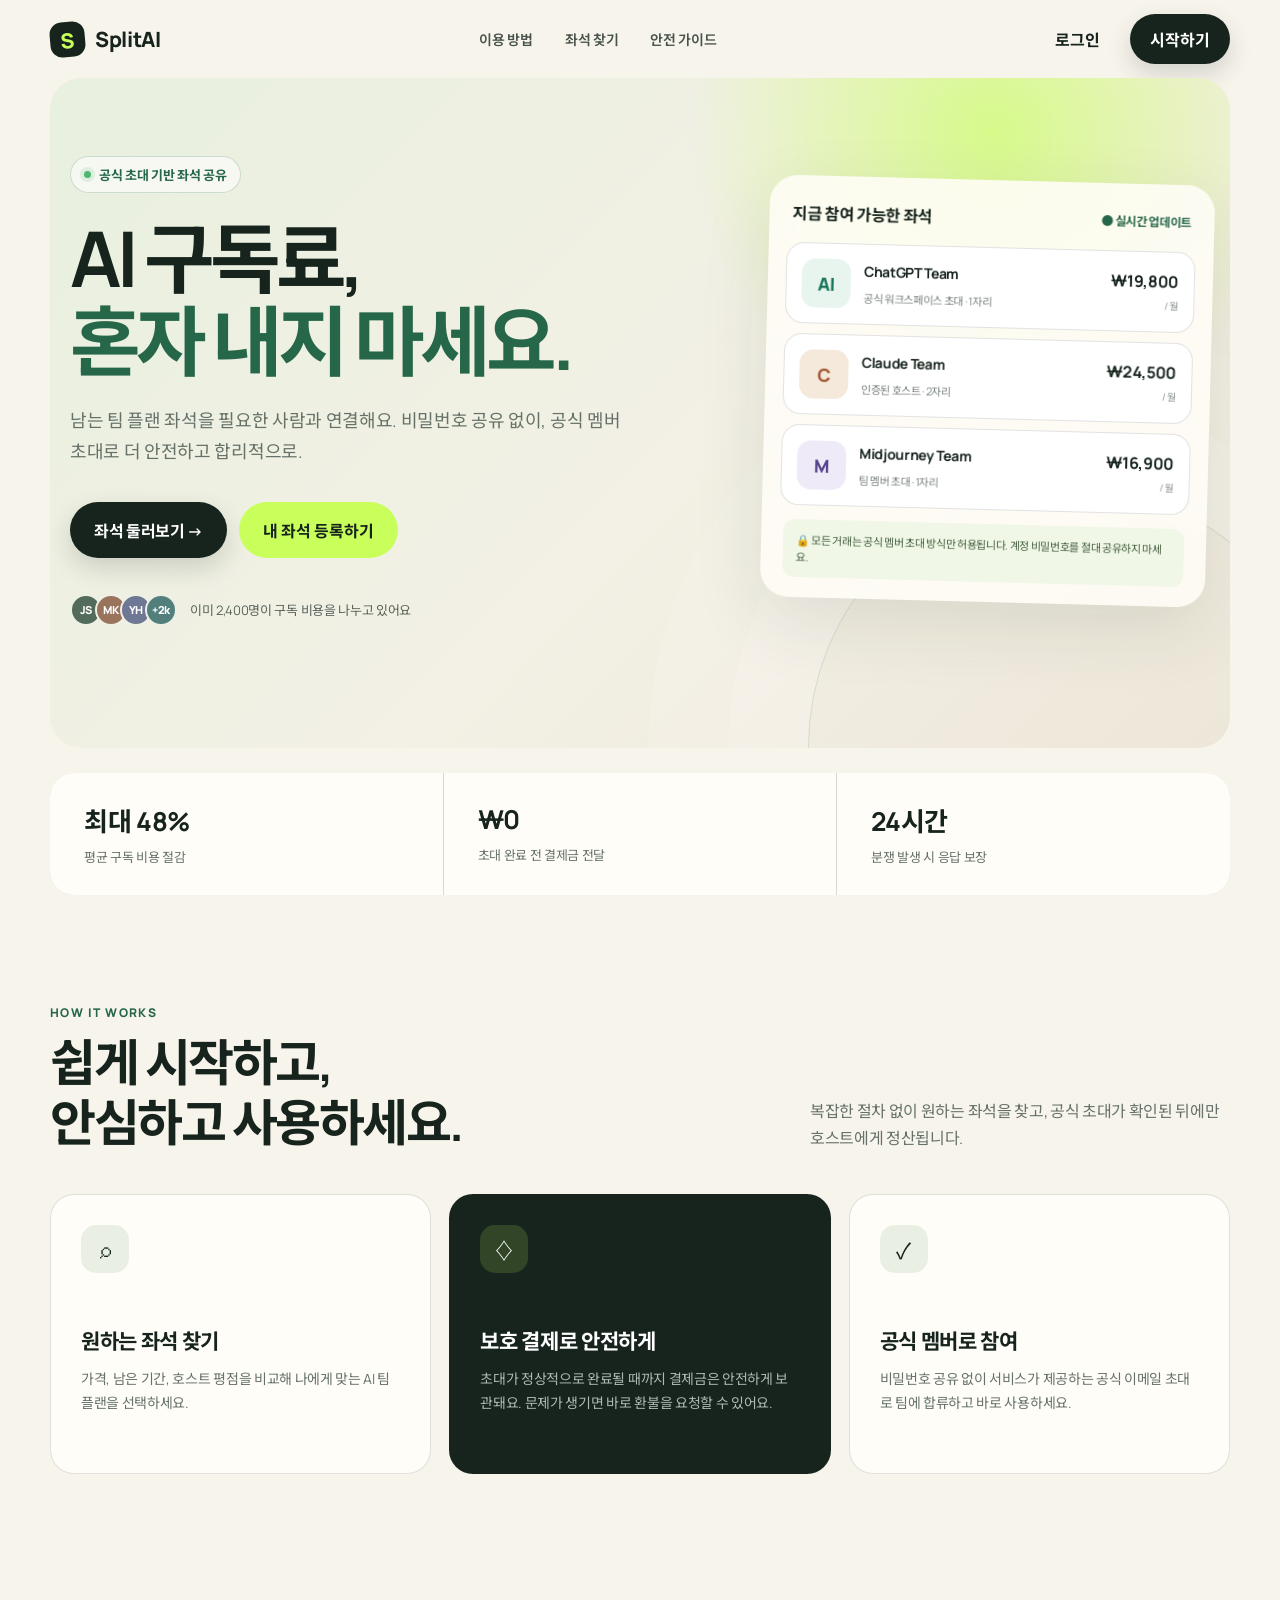
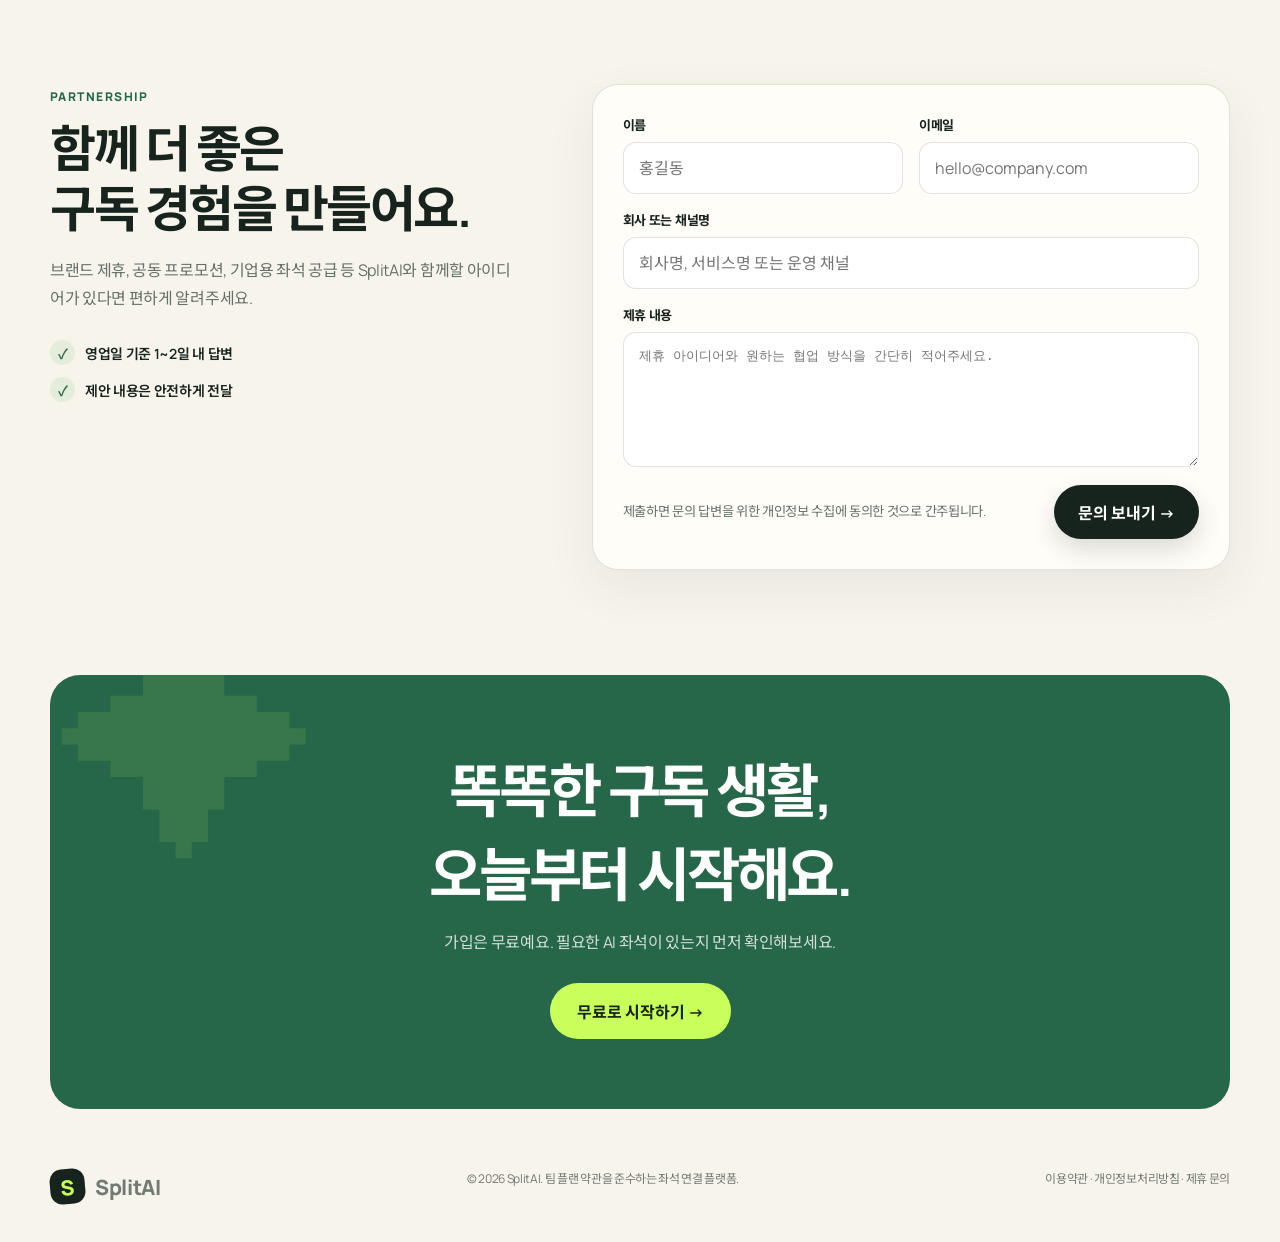
==== commit 09c1133f: "Add Formspree partnership inquiry form" ====
--- a/index.html
+++ b/index.html
@@ -126,6 +126,27 @@
     .feature p { margin: 0; color: var(--muted); line-height: 1.7; font-size: 14px; }
     .feature:nth-child(2) p { color: #aeb9b1; }
 
+    .partner-wrap { display: grid; grid-template-columns: .85fr 1.15fr; gap: 70px; align-items: start; }
+    .partner-copy h2 { margin: 12px 0 18px; font-size: clamp(34px, 4vw, 50px); line-height: 1.2; letter-spacing: -.05em; }
+    .partner-copy p { color: var(--muted); line-height: 1.75; }
+    .partner-points { display: grid; gap: 12px; margin-top: 28px; }
+    .partner-points span { display: flex; align-items: center; gap: 10px; font-size: 14px; font-weight: 600; }
+    .partner-points i { width: 25px; height: 25px; display: grid; place-items: center; border-radius: 50%; background: #e4eddb; color: var(--green); font-style: normal; }
+    .partner-form { padding: 30px; border-radius: 26px; background: var(--paper); border: 1px solid var(--line); box-shadow: 0 18px 50px rgba(29,55,39,.07); }
+    .form-grid { display: grid; grid-template-columns: 1fr 1fr; gap: 16px; }
+    .field { display: grid; gap: 8px; }
+    .field-full { grid-column: 1 / -1; }
+    .field label { font-size: 13px; font-weight: 700; }
+    .field input, .field textarea {
+      width: 100%; border: 1px solid var(--line); border-radius: 13px; padding: 14px 15px;
+      color: var(--ink); background: white; outline: none; resize: vertical;
+    }
+    .field input:focus, .field textarea:focus { border-color: var(--green); box-shadow: 0 0 0 3px rgba(39,103,73,.09); }
+    .field textarea { min-height: 135px; }
+    .form-foot { display: flex; align-items: center; justify-content: space-between; gap: 18px; margin-top: 18px; }
+    .form-foot small { color: var(--muted); line-height: 1.5; }
+    .form-foot .btn { flex: none; padding: 15px 24px; }
+
     .cta {
       margin-bottom: 38px; padding: 70px 7%; border-radius: 30px; text-align: center; color: white;
       background: var(--green); position: relative; overflow: hidden;
@@ -152,6 +173,7 @@
       .hero-grid { grid-template-columns: 1fr; gap: 50px; }
       .market-card { margin: 0 auto; transform: none; }
       .stats, .cards { grid-template-columns: 1fr; }
+      .partner-wrap { grid-template-columns: 1fr; gap: 38px; }
       .section-top { align-items: flex-start; flex-direction: column; }
       .stat { padding: 22px; }
       section { padding: 78px 0; }
@@ -166,6 +188,9 @@
       .plan { grid-template-columns: 44px 1fr; }
       .price { grid-column: 2; text-align: left; }
       .trust { align-items: flex-start; flex-direction: column; }
+      .form-grid { grid-template-columns: 1fr; }
+      .field-full { grid-column: auto; }
+      .form-foot { align-items: stretch; flex-direction: column; }
     }
   </style>
 </head>
@@ -209,10 +234,31 @@
       </div>
     </section>
 
+    <section class="shell" id="partner">
+      <div class="partner-wrap">
+        <div class="partner-copy">
+          <span class="label">Partnership</span>
+          <h2>함께 더 좋은<br>구독 경험을 만들어요.</h2>
+          <p>브랜드 제휴, 공동 프로모션, 기업용 좌석 공급 등 SplitAI와 함께할 아이디어가 있다면 편하게 알려주세요.</p>
+          <div class="partner-points"><span><i>✓</i> 영업일 기준 1~2일 내 답변</span><span><i>✓</i> 제안 내용은 안전하게 전달</span></div>
+        </div>
+        <form class="partner-form" action="https://formspree.io/f/mqpzebkl" method="POST">
+          <input type="hidden" name="_subject" value="[SplitAI] 새로운 제휴 문의" />
+          <div class="form-grid">
+            <div class="field"><label for="partner-name">이름</label><input id="partner-name" name="name" type="text" placeholder="홍길동" required /></div>
+            <div class="field"><label for="partner-email">이메일</label><input id="partner-email" name="email" type="email" placeholder="hello@company.com" required /></div>
+            <div class="field field-full"><label for="partner-company">회사 또는 채널명</label><input id="partner-company" name="company" type="text" placeholder="회사명, 서비스명 또는 운영 채널" /></div>
+            <div class="field field-full"><label for="partner-message">제휴 내용</label><textarea id="partner-message" name="message" placeholder="제휴 아이디어와 원하는 협업 방식을 간단히 적어주세요." required></textarea></div>
+          </div>
+          <div class="form-foot"><small>제출하면 문의 답변을 위한 개인정보 수집에 동의한 것으로 간주됩니다.</small><button class="btn btn-dark" type="submit">문의 보내기 →</button></div>
+        </form>
+      </div>
+    </section>
+
     <div class="cta shell"><h2>똑똑한 구독 생활,<br>오늘부터 시작해요.</h2><p>가입은 무료예요. 필요한 AI 좌석이 있는지 먼저 확인해보세요.</p><button class="btn btn-lime js-modal">무료로 시작하기 →</button></div>
   </main>
 
-  <footer class="shell"><a class="brand" href="#"><span class="brand-mark">S</span> SplitAI</a><span>© 2026 SplitAI. 팀 플랜 약관을 준수하는 좌석 연결 플랫폼.</span><span>이용약관 · 개인정보처리방침 · 고객센터</span></footer>
+  <footer class="shell"><a class="brand" href="#"><span class="brand-mark">S</span> SplitAI</a><span>© 2026 SplitAI. 팀 플랜 약관을 준수하는 좌석 연결 플랫폼.</span><span>이용약관 · 개인정보처리방침 · <a href="#partner">제휴 문의</a></span></footer>
 
   <div class="modal-backdrop" role="dialog" aria-modal="true" aria-labelledby="modal-title">
     <div class="modal"><h3 id="modal-title">SplitAI 사전 등록</h3><p>이메일을 남기면 서비스 오픈 소식과 검증된 좌석 정보를 보내드릴게요.</p><input type="email" placeholder="name@example.com" aria-label="이메일" /><div class="modal-actions"><button class="btn btn-ghost js-close">닫기</button><button class="btn btn-dark js-submit">등록하기</button></div></div>
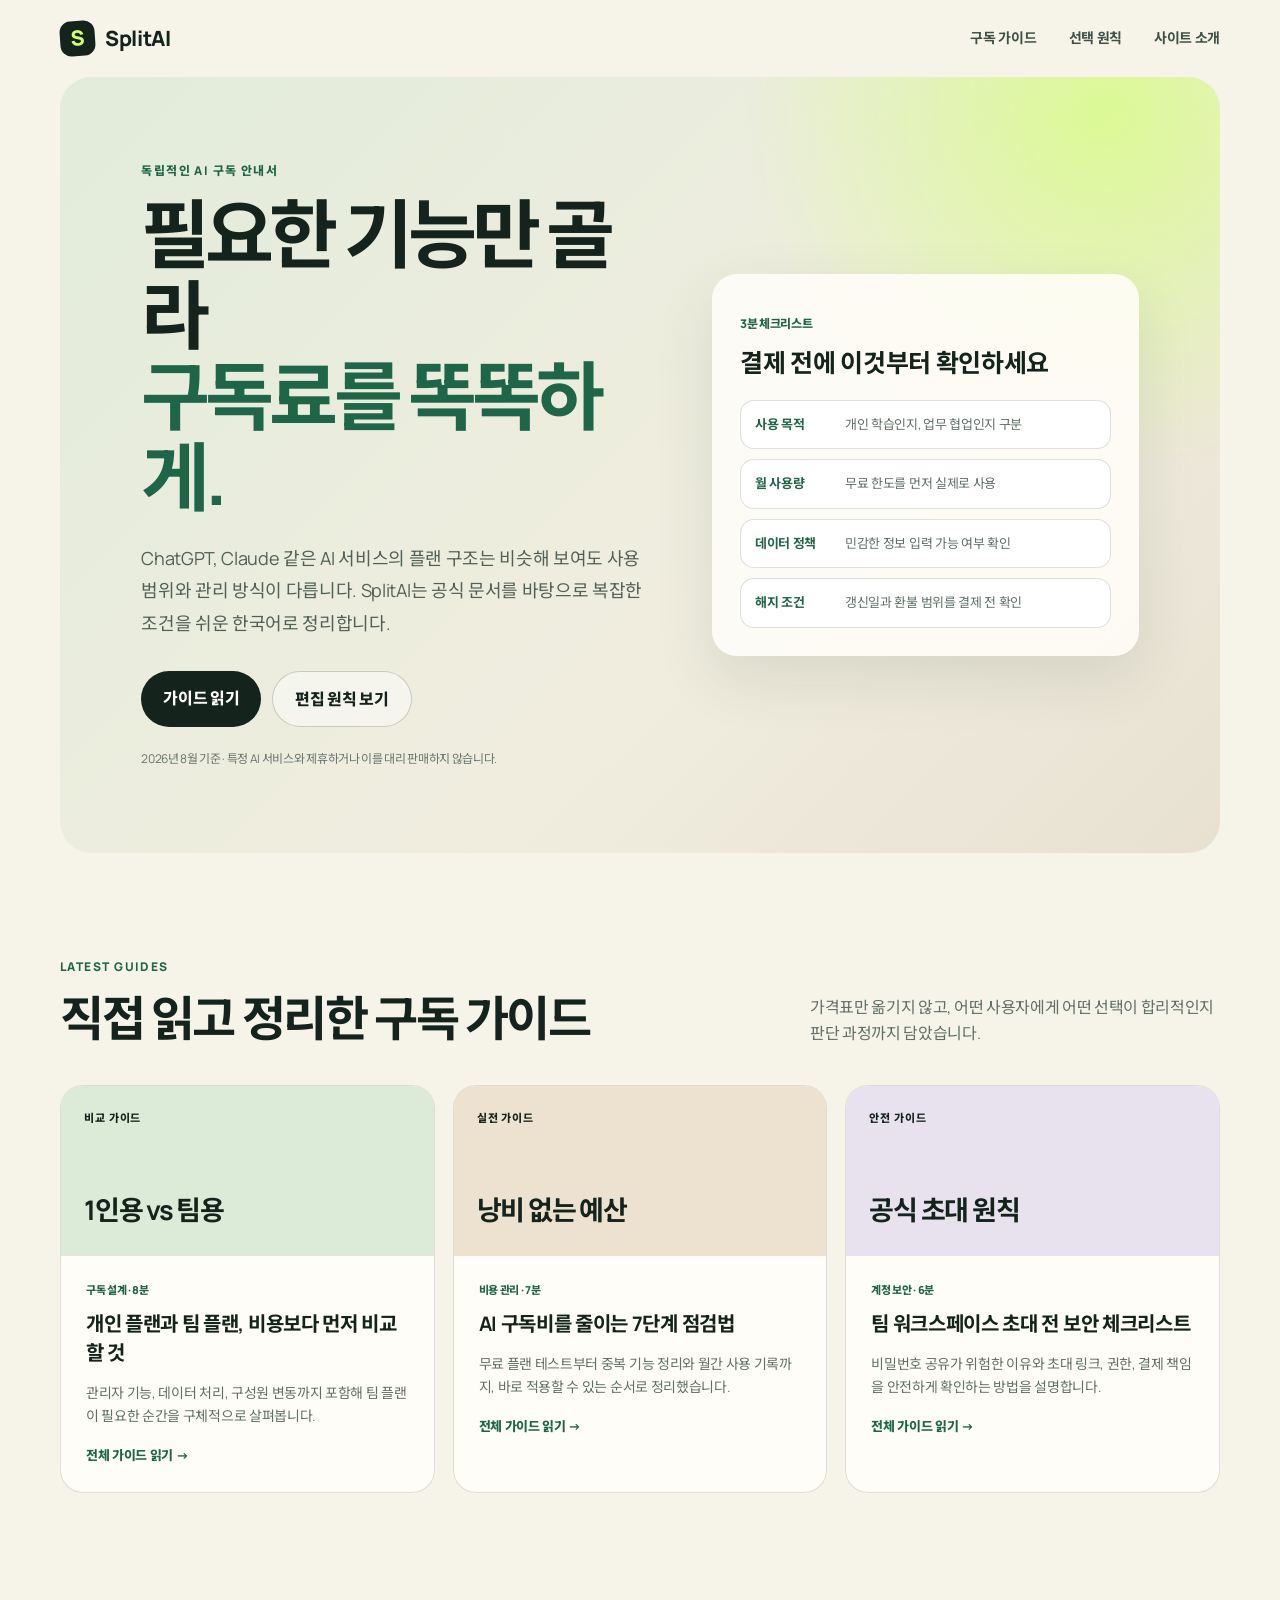
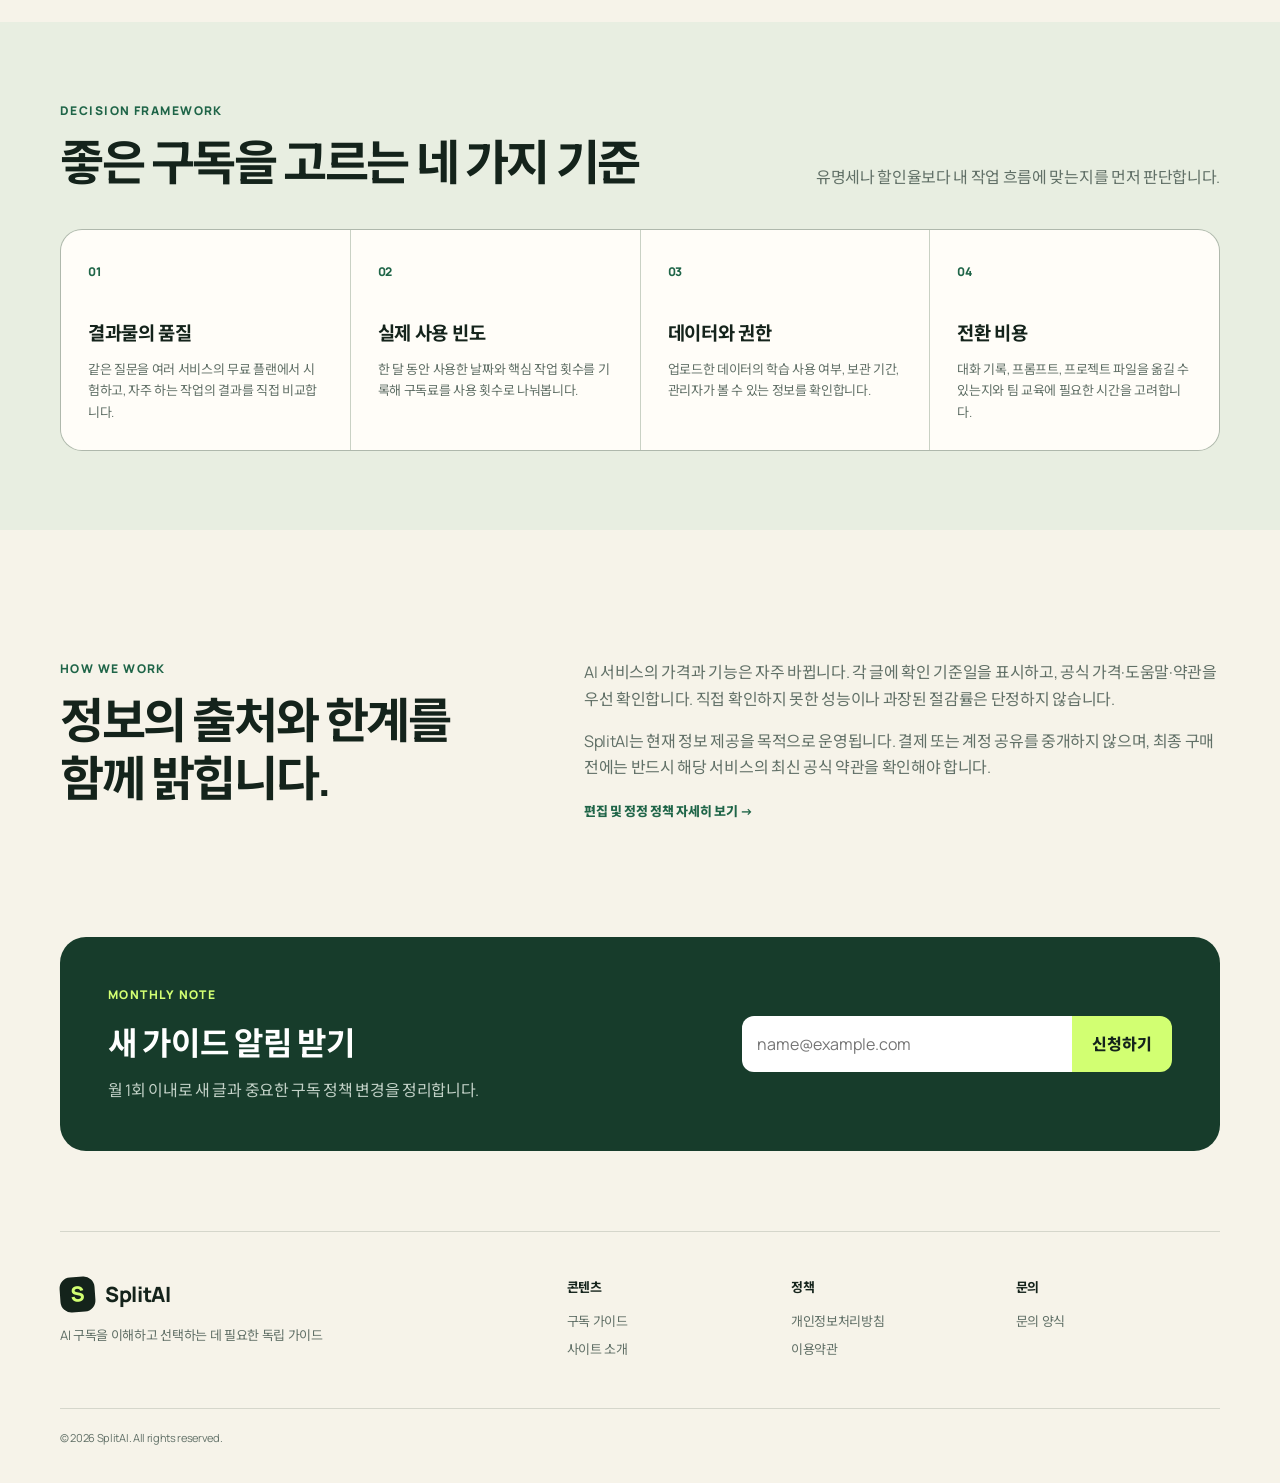
==== commit e4fd279c: "Build AdSense-ready editorial site" ====
--- a/index.html
+++ b/index.html
@@ -1,283 +1,96 @@
 <!doctype html>
 <html lang="ko">
 <head>
-  <meta charset="utf-8" />
-  <meta name="viewport" content="width=device-width, initial-scale=1" />
-  <meta name="description" content="공식 팀 초대로 AI 구독 비용을 나누는 안전한 좌석 공유 마켓플레이스" />
-  <title>SplitAI — AI 구독, 함께 쓰고 가볍게</title>
-  <style>
-    @import url('https://fonts.googleapis.com/css2?family=Manrope:wght@400;500;600;700;800&family=Noto+Sans+KR:wght@400;500;600;700;800&display=swap');
-
-    :root {
-      --ink: #17241d;
-      --muted: #667269;
-      --cream: #f7f4ec;
-      --paper: #fffdf8;
-      --green: #276749;
-      --lime: #c8ff5a;
-      --line: rgba(23, 36, 29, .13);
-      --shadow: 0 24px 70px rgba(29, 55, 39, .11);
-    }
-
-    * { box-sizing: border-box; }
-    html { scroll-behavior: smooth; }
-    body {
-      margin: 0;
-      color: var(--ink);
-      background: var(--cream);
-      font-family: "Manrope", "Noto Sans KR", sans-serif;
-      letter-spacing: -.02em;
-    }
-    button, input { font: inherit; }
-    a { color: inherit; text-decoration: none; }
-    .shell { width: min(1180px, calc(100% - 40px)); margin: auto; }
-
-    nav {
-      height: 78px;
-      display: flex;
-      align-items: center;
-      justify-content: space-between;
-    }
-    .brand { display: flex; align-items: center; gap: 10px; font-size: 21px; font-weight: 800; }
-    .brand-mark {
-      width: 35px; height: 35px; border-radius: 12px; background: var(--ink); color: var(--lime);
-      display: grid; place-items: center; transform: rotate(-5deg); font-weight: 800;
-    }
-    .nav-links { display: flex; gap: 32px; color: #48534c; font-size: 14px; font-weight: 600; }
-    .nav-actions { display: flex; align-items: center; gap: 10px; }
-    .btn {
-      border: 0; border-radius: 999px; padding: 13px 20px; cursor: pointer;
-      font-weight: 700; transition: .2s ease; display: inline-flex; align-items: center; justify-content: center;
-    }
-    .btn:hover { transform: translateY(-2px); }
-    .btn-ghost { background: transparent; color: var(--ink); }
-    .btn-dark { background: var(--ink); color: white; box-shadow: 0 10px 24px rgba(23,36,29,.16); }
-    .btn-lime { background: var(--lime); color: var(--ink); }
-
-    .hero {
-      min-height: 670px; padding: 78px 0 75px; position: relative; overflow: hidden;
-      border-radius: 32px; background:
-        radial-gradient(circle at 80% 8%, rgba(200,255,90,.65), transparent 27%),
-        linear-gradient(135deg, #e8f0df 0%, #f3f0e5 55%, #ede7d9 100%);
-    }
-    .hero:after {
-      content: ""; position: absolute; width: 520px; height: 520px; border: 1px solid rgba(39,103,73,.13);
-      border-radius: 50%; right: -100px; bottom: -260px; box-shadow: 0 0 0 80px rgba(255,255,255,.13), 0 0 0 160px rgba(255,255,255,.1);
-    }
-    .hero-grid { position: relative; z-index: 1; display: grid; grid-template-columns: 1.05fr .95fr; gap: 70px; align-items: center; }
-    .eyebrow {
-      display: inline-flex; align-items: center; gap: 8px; padding: 8px 13px; border: 1px solid rgba(39,103,73,.2);
-      border-radius: 999px; background: rgba(255,255,255,.55); color: var(--green); font-size: 13px; font-weight: 700;
-    }
-    .eyebrow i { width: 7px; height: 7px; background: #4eb670; border-radius: 50%; box-shadow: 0 0 0 4px rgba(78,182,112,.15); }
-    h1 { margin: 24px 0 22px; font-size: clamp(46px, 6vw, 78px); line-height: 1.08; letter-spacing: -.065em; }
-    h1 em { font-style: normal; color: var(--green); position: relative; }
-    .hero-copy > p { max-width: 570px; color: var(--muted); font-size: 18px; line-height: 1.75; }
-    .hero-cta { display: flex; gap: 12px; margin-top: 34px; }
-    .hero-cta .btn { padding: 16px 24px; }
-    .trust { display: flex; align-items: center; gap: 13px; margin-top: 36px; color: #59645c; font-size: 13px; }
-    .avatars { display: flex; }
-    .avatars span {
-      width: 32px; height: 32px; margin-left: -7px; border-radius: 50%; border: 2px solid #edf0e4;
-      display: grid; place-items: center; font-size: 11px; font-weight: 800; color: white;
-    }
-    .avatars span:first-child { margin-left: 0; }
-
-    .market-card {
-      width: min(100%, 445px); margin-left: auto; padding: 18px; border-radius: 28px;
-      background: rgba(255,253,248,.88); backdrop-filter: blur(14px); box-shadow: var(--shadow); transform: rotate(1.5deg);
-    }
-    .market-head { display: flex; justify-content: space-between; align-items: center; padding: 7px 5px 18px; }
-    .market-head strong { font-size: 16px; }
-    .market-head span { color: var(--green); font-size: 12px; font-weight: 700; }
-    .plan {
-      display: grid; grid-template-columns: 49px 1fr auto; gap: 13px; align-items: center;
-      padding: 15px; margin-bottom: 10px; border: 1px solid var(--line); background: white; border-radius: 18px;
-      transition: .2s ease;
-    }
-    .plan:hover { transform: translateX(-4px); border-color: rgba(39,103,73,.4); }
-    .plan-logo { width: 49px; height: 49px; border-radius: 14px; display: grid; place-items: center; font-weight: 800; font-size: 18px; }
-    .logo-gpt { background: #e8f5ef; color: #16755a; }
-    .logo-claude { background: #f4e9da; color: #a45a36; }
-    .logo-mid { background: #eeeaf8; color: #56448c; }
-    .plan-info b { display: block; font-size: 14px; margin-bottom: 5px; }
-    .plan-info small { color: #7a837d; font-size: 11px; }
-    .price { text-align: right; }
-    .price b { display: block; font-size: 16px; }
-    .price small { color: #8a928d; font-size: 10px; }
-    .safe-note { margin: 14px 4px 2px; padding: 12px 13px; border-radius: 12px; background: #f0f7e6; color: #476142; font-size: 11px; line-height: 1.55; }
-
-    .stats { display: grid; grid-template-columns: repeat(3, 1fr); gap: 1px; background: var(--line); margin: 25px auto 0; border-radius: 24px; overflow: hidden; }
-    .stat { background: var(--paper); padding: 28px 34px; }
-    .stat b { display: block; font-size: 26px; margin-bottom: 6px; }
-    .stat span { color: var(--muted); font-size: 13px; }
-
-    section { padding: 105px 0; }
-    .section-top { display: flex; align-items: end; justify-content: space-between; gap: 30px; margin-bottom: 42px; }
-    .section-top h2 { margin: 10px 0 0; font-size: clamp(34px, 4vw, 50px); line-height: 1.2; letter-spacing: -.05em; }
-    .section-top p { max-width: 420px; margin: 0; color: var(--muted); line-height: 1.7; }
-    .label { color: var(--green); text-transform: uppercase; letter-spacing: .12em; font-size: 12px; font-weight: 800; }
-    .cards { display: grid; grid-template-columns: repeat(3, 1fr); gap: 18px; }
-    .feature { padding: 30px; min-height: 280px; background: var(--paper); border: 1px solid var(--line); border-radius: 24px; }
-    .feature:nth-child(2) { background: var(--ink); color: white; }
-    .icon { width: 48px; height: 48px; display: grid; place-items: center; border-radius: 15px; background: #e9f0e3; font-size: 22px; }
-    .feature:nth-child(2) .icon { background: rgba(200,255,90,.15); }
-    .feature h3 { margin: 52px 0 12px; font-size: 21px; }
-    .feature p { margin: 0; color: var(--muted); line-height: 1.7; font-size: 14px; }
-    .feature:nth-child(2) p { color: #aeb9b1; }
-
-    .partner-wrap { display: grid; grid-template-columns: .85fr 1.15fr; gap: 70px; align-items: start; }
-    .partner-copy h2 { margin: 12px 0 18px; font-size: clamp(34px, 4vw, 50px); line-height: 1.2; letter-spacing: -.05em; }
-    .partner-copy p { color: var(--muted); line-height: 1.75; }
-    .partner-points { display: grid; gap: 12px; margin-top: 28px; }
-    .partner-points span { display: flex; align-items: center; gap: 10px; font-size: 14px; font-weight: 600; }
-    .partner-points i { width: 25px; height: 25px; display: grid; place-items: center; border-radius: 50%; background: #e4eddb; color: var(--green); font-style: normal; }
-    .partner-form { padding: 30px; border-radius: 26px; background: var(--paper); border: 1px solid var(--line); box-shadow: 0 18px 50px rgba(29,55,39,.07); }
-    .form-grid { display: grid; grid-template-columns: 1fr 1fr; gap: 16px; }
-    .field { display: grid; gap: 8px; }
-    .field-full { grid-column: 1 / -1; }
-    .field label { font-size: 13px; font-weight: 700; }
-    .field input, .field textarea {
-      width: 100%; border: 1px solid var(--line); border-radius: 13px; padding: 14px 15px;
-      color: var(--ink); background: white; outline: none; resize: vertical;
-    }
-    .field input:focus, .field textarea:focus { border-color: var(--green); box-shadow: 0 0 0 3px rgba(39,103,73,.09); }
-    .field textarea { min-height: 135px; }
-    .form-foot { display: flex; align-items: center; justify-content: space-between; gap: 18px; margin-top: 18px; }
-    .form-foot small { color: var(--muted); line-height: 1.5; }
-    .form-foot .btn { flex: none; padding: 15px 24px; }
-
-    .cta {
-      margin-bottom: 38px; padding: 70px 7%; border-radius: 30px; text-align: center; color: white;
-      background: var(--green); position: relative; overflow: hidden;
-    }
-    .cta:before { content: "✦"; position: absolute; font-size: 260px; color: rgba(200,255,90,.1); left: 1%; top: -110px; }
-    .cta h2 { position: relative; margin: 0 0 16px; font-size: clamp(34px, 5vw, 58px); letter-spacing: -.055em; }
-    .cta p { position: relative; color: #d1dfd5; margin-bottom: 30px; }
-    .cta .btn { position: relative; padding: 16px 27px; }
-    footer { padding: 22px 0 38px; display: flex; justify-content: space-between; color: #717b74; font-size: 12px; }
-
-    .modal-backdrop { display: none; position: fixed; inset: 0; z-index: 20; background: rgba(12,22,16,.62); place-items: center; padding: 20px; }
-    .modal-backdrop.open { display: grid; }
-    .modal { width: min(440px, 100%); background: var(--paper); border-radius: 24px; padding: 28px; box-shadow: var(--shadow); }
-    .modal h3 { margin: 0 0 8px; font-size: 25px; }
-    .modal p { margin: 0 0 24px; color: var(--muted); font-size: 14px; line-height: 1.6; }
-    .modal input { width: 100%; padding: 15px 16px; border: 1px solid var(--line); border-radius: 13px; background: white; outline: none; }
-    .modal input:focus { border-color: var(--green); }
-    .modal-actions { display: flex; gap: 10px; margin-top: 14px; }
-    .modal-actions .btn { flex: 1; }
-
-    @media (max-width: 800px) {
-      .nav-links, .nav-actions .btn-ghost { display: none; }
-      .hero { padding: 55px 0; }
-      .hero-grid { grid-template-columns: 1fr; gap: 50px; }
-      .market-card { margin: 0 auto; transform: none; }
-      .stats, .cards { grid-template-columns: 1fr; }
-      .partner-wrap { grid-template-columns: 1fr; gap: 38px; }
-      .section-top { align-items: flex-start; flex-direction: column; }
-      .stat { padding: 22px; }
-      section { padding: 78px 0; }
-      footer { gap: 15px; flex-direction: column; }
-    }
-    @media (max-width: 480px) {
-      .shell { width: min(100% - 24px, 1180px); }
-      nav { height: 68px; }
-      .hero { border-radius: 22px; }
-      h1 { font-size: 44px; }
-      .hero-cta { flex-direction: column; }
-      .plan { grid-template-columns: 44px 1fr; }
-      .price { grid-column: 2; text-align: left; }
-      .trust { align-items: flex-start; flex-direction: column; }
-      .form-grid { grid-template-columns: 1fr; }
-      .field-full { grid-column: auto; }
-      .form-foot { align-items: stretch; flex-direction: column; }
-    }
-  </style>
+  <meta charset="utf-8">
+  <meta name="viewport" content="width=device-width, initial-scale=1">
+  <meta name="description" content="AI 구독 플랜의 가격, 기능, 팀 초대 방식과 선택 기준을 직접 조사해 설명하는 독립 가이드 SplitAI입니다.">
+  <meta name="google-adsense-account" content="ca-pub-1312172374006970">
+  <meta name="theme-color" content="#173c2b">
+  <link rel="canonical" href="https://product-builder-ddr.pages.dev/">
+  <link rel="stylesheet" href="/assets/site.css">
+  <script async src="https://pagead2.googlesyndication.com/pagead/js/adsbygoogle.js?client=ca-pub-1312172374006970" crossorigin="anonymous"></script>
+  <title>SplitAI | AI 구독을 이해하고 고르는 실용 가이드</title>
 </head>
 <body>
-  <header class="shell">
-    <nav>
-      <a class="brand" href="#"><span class="brand-mark">S</span> SplitAI</a>
-      <div class="nav-links"><a href="#how">이용 방법</a><a href="#plans">좌석 찾기</a><a href="#safety">안전 가이드</a></div>
-      <div class="nav-actions"><button class="btn btn-ghost js-modal">로그인</button><button class="btn btn-dark js-modal">시작하기</button></div>
-    </nav>
+  <a class="skip" href="#content">본문으로 건너뛰기</a>
+  <header class="site-header">
+    <div class="nav-wrap">
+      <a class="brand" href="/" aria-label="SplitAI 홈"><span>S</span>SplitAI</a>
+      <button class="menu-button" type="button" aria-expanded="false" aria-controls="main-nav">메뉴</button>
+      <nav id="main-nav" aria-label="주요 메뉴">
+        <a href="/#guides">구독 가이드</a><a href="/#principles">선택 원칙</a><a href="/about.html">사이트 소개</a>
+      </nav>
+    </div>
   </header>
 
-  <main>
-    <div class="hero shell">
-      <div class="shell hero-grid">
-        <div class="hero-copy">
-          <span class="eyebrow"><i></i> 공식 초대 기반 좌석 공유</span>
-          <h1>AI 구독료,<br><em>혼자 내지 마세요.</em></h1>
-          <p>남는 팀 플랜 좌석을 필요한 사람과 연결해요. 비밀번호 공유 없이, 공식 멤버 초대로 더 안전하고 합리적으로.</p>
-          <div class="hero-cta"><a class="btn btn-dark" href="#plans">좌석 둘러보기 →</a><button class="btn btn-lime js-modal">내 좌석 등록하기</button></div>
-          <div class="trust"><div class="avatars"><span style="background:#526b5b">JS</span><span style="background:#9a735d">MK</span><span style="background:#6e7793">YH</span><span style="background:#527f7c">+2k</span></div><span>이미 2,400명이 구독 비용을 나누고 있어요</span></div>
-        </div>
-        <div class="market-card" id="plans">
-          <div class="market-head"><strong>지금 참여 가능한 좌석</strong><span>● 실시간 업데이트</span></div>
-          <div class="plan"><div class="plan-logo logo-gpt">AI</div><div class="plan-info"><b>ChatGPT Team</b><small>공식 워크스페이스 초대 · 1자리</small></div><div class="price"><b>₩19,800</b><small>/ 월</small></div></div>
-          <div class="plan"><div class="plan-logo logo-claude">C</div><div class="plan-info"><b>Claude Team</b><small>인증된 호스트 · 2자리</small></div><div class="price"><b>₩24,500</b><small>/ 월</small></div></div>
-          <div class="plan"><div class="plan-logo logo-mid">M</div><div class="plan-info"><b>Midjourney Team</b><small>팀 멤버 초대 · 1자리</small></div><div class="price"><b>₩16,900</b><small>/ 월</small></div></div>
-          <div class="safe-note">🔒 모든 거래는 공식 멤버 초대 방식만 허용됩니다. 계정 비밀번호를 절대 공유하지 마세요.</div>
-        </div>
+  <main id="content">
+    <section class="hero">
+      <div class="hero-copy">
+        <p class="kicker">독립적인 AI 구독 안내서</p>
+        <h1>필요한 기능만 골라<br><em>구독료를 똑똑하게.</em></h1>
+        <p class="lead">ChatGPT, Claude 같은 AI 서비스의 플랜 구조는 비슷해 보여도 사용 범위와 관리 방식이 다릅니다. SplitAI는 공식 문서를 바탕으로 복잡한 조건을 쉬운 한국어로 정리합니다.</p>
+        <div class="hero-actions"><a class="button primary" href="#guides">가이드 읽기</a><a class="button secondary" href="/about.html">편집 원칙 보기</a></div>
+        <p class="disclosure">2026년 8월 기준 · 특정 AI 서비스와 제휴하거나 이를 대리 판매하지 않습니다.</p>
       </div>
-    </div>
+      <aside class="check-card" aria-label="구독 전 확인 목록">
+        <p class="eyebrow">3분 체크리스트</p>
+        <h2>결제 전에 이것부터 확인하세요</h2>
+        <ol>
+          <li><b>사용 목적</b><span>개인 학습인지, 업무 협업인지 구분</span></li>
+          <li><b>월 사용량</b><span>무료 한도를 먼저 실제로 사용</span></li>
+          <li><b>데이터 정책</b><span>민감한 정보 입력 가능 여부 확인</span></li>
+          <li><b>해지 조건</b><span>갱신일과 환불 범위를 결제 전 확인</span></li>
+        </ol>
+      </aside>
+    </section>
 
-    <div class="stats shell"><div class="stat"><b>최대 48%</b><span>평균 구독 비용 절감</span></div><div class="stat"><b>₩0</b><span>초대 완료 전 결제금 전달</span></div><div class="stat"><b>24시간</b><span>분쟁 발생 시 응답 보장</span></div></div>
-
-    <section class="shell" id="how">
-      <div class="section-top"><div><span class="label">How it works</span><h2>쉽게 시작하고,<br>안심하고 사용하세요.</h2></div><p>복잡한 절차 없이 원하는 좌석을 찾고, 공식 초대가 확인된 뒤에만 호스트에게 정산됩니다.</p></div>
-      <div class="cards" id="safety">
-        <article class="feature"><div class="icon">⌕</div><h3>원하는 좌석 찾기</h3><p>가격, 남은 기간, 호스트 평점을 비교해 나에게 맞는 AI 팀 플랜을 선택하세요.</p></article>
-        <article class="feature"><div class="icon">♢</div><h3>보호 결제로 안전하게</h3><p>초대가 정상적으로 완료될 때까지 결제금은 안전하게 보관돼요. 문제가 생기면 바로 환불을 요청할 수 있어요.</p></article>
-        <article class="feature"><div class="icon">✓</div><h3>공식 멤버로 참여</h3><p>비밀번호 공유 없이 서비스가 제공하는 공식 이메일 초대로 팀에 합류하고 바로 사용하세요.</p></article>
+    <section class="section" id="guides">
+      <div class="section-heading">
+        <div><p class="kicker">Latest guides</p><h2>직접 읽고 정리한 구독 가이드</h2></div>
+        <p>가격표만 옮기지 않고, 어떤 사용자에게 어떤 선택이 합리적인지 판단 과정까지 담았습니다.</p>
+      </div>
+      <div class="article-grid">
+        <article class="article-card featured">
+          <div class="card-visual green"><span>비교 가이드</span><strong>1인용 vs 팀용</strong></div>
+          <div class="card-body"><p class="meta">구독 설계 · 8분</p><h3><a href="/guides/personal-vs-team.html">개인 플랜과 팀 플랜, 비용보다 먼저 비교할 것</a></h3><p>관리자 기능, 데이터 처리, 구성원 변동까지 포함해 팀 플랜이 필요한 순간을 구체적으로 살펴봅니다.</p><a class="text-link" href="/guides/personal-vs-team.html">전체 가이드 읽기 →</a></div>
+        </article>
+        <article class="article-card">
+          <div class="card-visual sand"><span>실전 가이드</span><strong>낭비 없는 예산</strong></div>
+          <div class="card-body"><p class="meta">비용 관리 · 7분</p><h3><a href="/guides/ai-subscription-budget.html">AI 구독비를 줄이는 7단계 점검법</a></h3><p>무료 플랜 테스트부터 중복 기능 정리와 월간 사용 기록까지, 바로 적용할 수 있는 순서로 정리했습니다.</p><a class="text-link" href="/guides/ai-subscription-budget.html">전체 가이드 읽기 →</a></div>
+        </article>
+        <article class="article-card">
+          <div class="card-visual lilac"><span>안전 가이드</span><strong>공식 초대 원칙</strong></div>
+          <div class="card-body"><p class="meta">계정 보안 · 6분</p><h3><a href="/guides/team-invite-safety.html">팀 워크스페이스 초대 전 보안 체크리스트</a></h3><p>비밀번호 공유가 위험한 이유와 초대 링크, 권한, 결제 책임을 안전하게 확인하는 방법을 설명합니다.</p><a class="text-link" href="/guides/team-invite-safety.html">전체 가이드 읽기 →</a></div>
+        </article>
       </div>
     </section>
 
-    <section class="shell" id="partner">
-      <div class="partner-wrap">
-        <div class="partner-copy">
-          <span class="label">Partnership</span>
-          <h2>함께 더 좋은<br>구독 경험을 만들어요.</h2>
-          <p>브랜드 제휴, 공동 프로모션, 기업용 좌석 공급 등 SplitAI와 함께할 아이디어가 있다면 편하게 알려주세요.</p>
-          <div class="partner-points"><span><i>✓</i> 영업일 기준 1~2일 내 답변</span><span><i>✓</i> 제안 내용은 안전하게 전달</span></div>
-        </div>
-        <form class="partner-form" action="https://formspree.io/f/mqpzebkl" method="POST">
-          <input type="hidden" name="_subject" value="[SplitAI] 새로운 제휴 문의" />
-          <div class="form-grid">
-            <div class="field"><label for="partner-name">이름</label><input id="partner-name" name="name" type="text" placeholder="홍길동" required /></div>
-            <div class="field"><label for="partner-email">이메일</label><input id="partner-email" name="email" type="email" placeholder="hello@company.com" required /></div>
-            <div class="field field-full"><label for="partner-company">회사 또는 채널명</label><input id="partner-company" name="company" type="text" placeholder="회사명, 서비스명 또는 운영 채널" /></div>
-            <div class="field field-full"><label for="partner-message">제휴 내용</label><textarea id="partner-message" name="message" placeholder="제휴 아이디어와 원하는 협업 방식을 간단히 적어주세요." required></textarea></div>
-          </div>
-          <div class="form-foot"><small>제출하면 문의 답변을 위한 개인정보 수집에 동의한 것으로 간주됩니다.</small><button class="btn btn-dark" type="submit">문의 보내기 →</button></div>
-        </form>
+    <section class="section tinted" id="principles">
+      <div class="section-heading"><div><p class="kicker">Decision framework</p><h2>좋은 구독을 고르는 네 가지 기준</h2></div><p>유명세나 할인율보다 내 작업 흐름에 맞는지를 먼저 판단합니다.</p></div>
+      <div class="principle-grid">
+        <article><span>01</span><h3>결과물의 품질</h3><p>같은 질문을 여러 서비스의 무료 플랜에서 시험하고, 자주 하는 작업의 결과를 직접 비교합니다.</p></article>
+        <article><span>02</span><h3>실제 사용 빈도</h3><p>한 달 동안 사용한 날짜와 핵심 작업 횟수를 기록해 구독료를 사용 횟수로 나눠봅니다.</p></article>
+        <article><span>03</span><h3>데이터와 권한</h3><p>업로드한 데이터의 학습 사용 여부, 보관 기간, 관리자가 볼 수 있는 정보를 확인합니다.</p></article>
+        <article><span>04</span><h3>전환 비용</h3><p>대화 기록, 프롬프트, 프로젝트 파일을 옮길 수 있는지와 팀 교육에 필요한 시간을 고려합니다.</p></article>
       </div>
     </section>
 
-    <div class="cta shell"><h2>똑똑한 구독 생활,<br>오늘부터 시작해요.</h2><p>가입은 무료예요. 필요한 AI 좌석이 있는지 먼저 확인해보세요.</p><button class="btn btn-lime js-modal">무료로 시작하기 →</button></div>
+    <section class="section evidence">
+      <div><p class="kicker">How we work</p><h2>정보의 출처와 한계를 함께 밝힙니다.</h2></div>
+      <div class="evidence-copy"><p>AI 서비스의 가격과 기능은 자주 바뀝니다. 각 글에 확인 기준일을 표시하고, 공식 가격·도움말·약관을 우선 확인합니다. 직접 확인하지 못한 성능이나 과장된 절감률은 단정하지 않습니다.</p><p>SplitAI는 현재 정보 제공을 목적으로 운영됩니다. 결제 또는 계정 공유를 중개하지 않으며, 최종 구매 전에는 반드시 해당 서비스의 최신 공식 약관을 확인해야 합니다.</p><a class="text-link" href="/about.html">편집 및 정정 정책 자세히 보기 →</a></div>
+    </section>
+
+    <section class="newsletter" aria-labelledby="newsletter-title">
+      <div><p class="kicker">Monthly note</p><h2 id="newsletter-title">새 가이드 알림 받기</h2><p>월 1회 이내로 새 글과 중요한 구독 정책 변경을 정리합니다.</p></div>
+      <form action="https://formspree.io/f/mqpzebkl" method="POST"><label class="sr-only" for="email">이메일</label><input id="email" name="email" type="email" placeholder="name@example.com" required><input type="hidden" name="_subject" value="[SplitAI] 가이드 알림 신청"><button type="submit">신청하기</button></form>
+    </section>
   </main>
 
-  <footer class="shell"><a class="brand" href="#"><span class="brand-mark">S</span> SplitAI</a><span>© 2026 SplitAI. 팀 플랜 약관을 준수하는 좌석 연결 플랫폼.</span><span>이용약관 · 개인정보처리방침 · <a href="#partner">제휴 문의</a></span></footer>
-
-  <div class="modal-backdrop" role="dialog" aria-modal="true" aria-labelledby="modal-title">
-    <div class="modal"><h3 id="modal-title">SplitAI 사전 등록</h3><p>이메일을 남기면 서비스 오픈 소식과 검증된 좌석 정보를 보내드릴게요.</p><input type="email" placeholder="name@example.com" aria-label="이메일" /><div class="modal-actions"><button class="btn btn-ghost js-close">닫기</button><button class="btn btn-dark js-submit">등록하기</button></div></div>
-  </div>
-
-  <script>
-    const modal = document.querySelector('.modal-backdrop');
-    document.querySelectorAll('.js-modal').forEach(button => button.addEventListener('click', () => modal.classList.add('open')));
-    document.querySelector('.js-close').addEventListener('click', () => modal.classList.remove('open'));
-    modal.addEventListener('click', event => { if (event.target === modal) modal.classList.remove('open'); });
-    document.addEventListener('keydown', event => { if (event.key === 'Escape') modal.classList.remove('open'); });
-    document.querySelector('.js-submit').addEventListener('click', () => {
-      const input = modal.querySelector('input');
-      if (!input.checkValidity() || !input.value) { input.reportValidity(); return; }
-      document.querySelector('.modal h3').textContent = '등록이 완료됐어요!';
-      document.querySelector('.modal p').textContent = '오픈 소식을 가장 먼저 알려드릴게요.';
-      input.style.display = 'none';
-      document.querySelector('.js-submit').style.display = 'none';
-    });
-  </script>
+  <footer class="site-footer">
+    <div><a class="brand footer-brand" href="/"><span>S</span>SplitAI</a><p>AI 구독을 이해하고 선택하는 데 필요한 독립 가이드</p></div>
+    <div class="footer-links"><div><b>콘텐츠</b><a href="/#guides">구독 가이드</a><a href="/about.html">사이트 소개</a></div><div><b>정책</b><a href="/privacy.html">개인정보처리방침</a><a href="/terms.html">이용약관</a></div><div><b>문의</b><a href="/contact.html">문의 양식</a></div></div>
+    <p class="copyright">© 2026 SplitAI. All rights reserved.</p>
+  </footer>
+  <script src="/assets/site.js"></script>
 </body>
 </html>
--- a/assets/site.css
+++ b/assets/site.css
@@ -0,0 +1,11 @@
+@import url('https://fonts.googleapis.com/css2?family=Manrope:wght@500;600;700;800&family=Noto+Sans+KR:wght@400;500;600;700;800&display=swap');
+:root{--ink:#14231b;--muted:#617067;--green:#1f6548;--deep:#173c2b;--lime:#d2ff72;--cream:#f6f3e9;--paper:#fffdf8;--line:rgba(20,35,27,.14);--shadow:0 22px 60px rgba(24,61,43,.11)}
+*{box-sizing:border-box}html{scroll-behavior:smooth}body{margin:0;background:var(--cream);color:var(--ink);font-family:"Manrope","Noto Sans KR",sans-serif;letter-spacing:-.02em;line-height:1.65}a{color:inherit;text-decoration:none}img{max-width:100%}.skip{position:absolute;left:-999px;top:8px;background:#fff;padding:10px;z-index:50}.skip:focus{left:8px}.sr-only{position:absolute;width:1px;height:1px;overflow:hidden;clip:rect(0,0,0,0)}
+.site-header{position:sticky;top:0;z-index:20;background:rgba(246,243,233,.92);backdrop-filter:blur(14px);border-bottom:1px solid transparent}.nav-wrap{width:min(1160px,calc(100% - 40px));height:76px;margin:auto;display:flex;align-items:center;justify-content:space-between}.brand{display:inline-flex;align-items:center;gap:10px;font-size:21px;font-weight:800}.brand span{width:35px;height:35px;border-radius:11px;display:grid;place-items:center;background:var(--ink);color:var(--lime);transform:rotate(-4deg)}nav{display:flex;gap:32px;font-size:14px;font-weight:700;color:#405047}nav a:hover,nav a[aria-current=page]{color:var(--green)}.menu-button{display:none;border:1px solid var(--line);background:var(--paper);border-radius:10px;padding:8px 12px;font:inherit;font-weight:700}
+main{width:min(1160px,calc(100% - 40px));margin:auto}.hero{min-height:650px;padding:84px 7%;border-radius:32px;display:grid;grid-template-columns:1.08fr .92fr;gap:70px;align-items:center;background:radial-gradient(circle at 90% 5%,rgba(210,255,114,.68),transparent 28%),linear-gradient(135deg,#e2ecda,#f0eddf 60%,#e8e1d2)}.kicker{margin:0 0 12px;color:var(--green);font-size:12px;font-weight:800;letter-spacing:.12em;text-transform:uppercase}.hero h1{margin:0;font-size:clamp(46px,6vw,75px);line-height:1.08;letter-spacing:-.065em}.hero h1 em{font-style:normal;color:var(--green)}.lead{max-width:640px;margin:25px 0 0;color:#526158;font-size:18px;line-height:1.8}.hero-actions{display:flex;gap:11px;margin-top:32px}.button{display:inline-flex;justify-content:center;padding:14px 22px;border-radius:999px;font-weight:800}.primary{background:var(--ink);color:white}.secondary{border:1px solid rgba(20,35,27,.2);background:rgba(255,255,255,.45)}.disclosure{margin:22px 0 0;color:#69756e;font-size:12px}.check-card{padding:28px;border-radius:25px;background:rgba(255,253,248,.9);box-shadow:var(--shadow)}.eyebrow{color:var(--green);font-size:12px;font-weight:800}.check-card h2{margin:6px 0 20px;font-size:25px;line-height:1.35}.check-card ol{list-style:none;padding:0;margin:0;display:grid;gap:10px}.check-card li{padding:13px 14px;border-radius:14px;background:white;border:1px solid var(--line);display:grid;grid-template-columns:90px 1fr;font-size:13px}.check-card li b{color:var(--green)}.check-card li span{color:var(--muted)}
+.section{padding:104px 0}.section-heading{display:flex;align-items:end;justify-content:space-between;gap:50px;margin-bottom:38px}.section-heading h2,.evidence h2{margin:0;font-size:clamp(32px,4vw,48px);line-height:1.2;letter-spacing:-.05em}.section-heading>p{max-width:410px;margin:0;color:var(--muted)}.article-grid{display:grid;grid-template-columns:repeat(3,1fr);gap:18px}.article-card{overflow:hidden;border-radius:23px;background:var(--paper);border:1px solid var(--line)}.card-visual{min-height:170px;padding:23px;display:flex;flex-direction:column;justify-content:space-between}.card-visual span{font-size:11px;font-weight:800;letter-spacing:.08em}.card-visual strong{font-size:27px;letter-spacing:-.045em}.green{background:#dcebd8}.sand{background:#ede1cf}.lilac{background:#e8e2ef}.card-body{padding:25px}.meta{margin:0 0 10px;color:var(--green);font-size:11px;font-weight:800}.card-body h3{margin:0;font-size:20px;line-height:1.45}.card-body h3 a:hover{text-decoration:underline}.card-body>p:not(.meta){color:var(--muted);font-size:14px}.text-link{display:inline-block;color:var(--green);font-size:13px;font-weight:800}.tinted{position:relative}.tinted:before{content:"";position:absolute;z-index:-1;inset:25px calc(50% - 50vw);background:#e8eee1}.principle-grid{display:grid;grid-template-columns:repeat(4,1fr);gap:1px;background:var(--line);border:1px solid var(--line);border-radius:22px;overflow:hidden}.principle-grid article{padding:27px;background:var(--paper)}.principle-grid span{color:var(--green);font-size:12px;font-weight:800}.principle-grid h3{margin:35px 0 10px}.principle-grid p{margin:0;color:var(--muted);font-size:13px}.evidence{display:grid;grid-template-columns:.8fr 1.2fr;gap:100px}.evidence-copy p{margin-top:0;color:var(--muted)}.newsletter{margin:10px 0 80px;padding:48px;border-radius:26px;background:var(--deep);color:white;display:flex;align-items:center;justify-content:space-between;gap:40px}.newsletter h2{margin:0;font-size:32px}.newsletter p:not(.kicker){margin:7px 0 0;color:#c2d1c7}.newsletter .kicker{color:var(--lime)}.newsletter form{display:flex;min-width:min(430px,100%)}.newsletter input{min-width:0;flex:1;padding:15px;border:0;border-radius:12px 0 0 12px;font:inherit}.newsletter button{border:0;border-radius:0 12px 12px 0;padding:0 20px;background:var(--lime);color:var(--ink);font:inherit;font-weight:800;cursor:pointer}
+.site-footer{width:min(1160px,calc(100% - 40px));margin:auto;padding:45px 0 35px;border-top:1px solid var(--line);display:grid;grid-template-columns:1fr 1.4fr;gap:40px;color:var(--muted);font-size:13px}.footer-brand{color:var(--ink)}.footer-links{display:grid;grid-template-columns:repeat(3,1fr);gap:20px}.footer-links div{display:grid;align-content:start;gap:7px}.footer-links b{margin-bottom:5px;color:var(--ink)}.footer-links a:hover{text-decoration:underline}.copyright{grid-column:1/-1;margin:8px 0 0;padding-top:20px;border-top:1px solid var(--line);font-size:11px}
+.page-head{max-width:820px;padding:80px 0 50px}.page-head h1{margin:0;font-size:clamp(40px,6vw,66px);line-height:1.12;letter-spacing:-.055em}.page-head .lead{font-size:17px}.article-layout{display:grid;grid-template-columns:minmax(0,760px) 240px;gap:80px;align-items:start;padding-bottom:100px}.article-content{font-family:"Noto Sans KR",sans-serif;font-size:16px;line-height:1.9}.article-content h2{margin:55px 0 14px;font-family:"Manrope","Noto Sans KR",sans-serif;font-size:30px;line-height:1.35;letter-spacing:-.04em}.article-content h3{margin:34px 0 8px;font-size:21px}.article-content p{margin:0 0 20px}.article-content ul,.article-content ol{padding-left:23px}.article-content li{margin:9px 0}.article-content .summary{padding:25px;border-left:4px solid var(--green);background:#e8eee1}.article-content .note{padding:20px;border-radius:14px;background:var(--paper);border:1px solid var(--line);font-size:14px}.article-meta{display:flex;flex-wrap:wrap;gap:8px 20px;margin-top:24px;color:var(--muted);font-size:12px}.article-side{position:sticky;top:100px;padding:20px;border-top:2px solid var(--ink);background:var(--paper)}.article-side b{display:block;margin-bottom:10px}.article-side a{display:block;padding:7px 0;color:var(--muted);font-size:13px}.article-side a:hover{color:var(--green)}.sources{margin-top:55px;padding-top:25px;border-top:1px solid var(--line);font-size:13px}.sources a{text-decoration:underline}.legal{max-width:820px;padding:75px 0 110px}.legal h1{font-size:48px}.legal h2{margin-top:45px}.legal p,.legal li{color:#4f5f56}.legal a{text-decoration:underline}.updated{color:var(--muted);font-size:13px}
+.contact-form{display:grid;gap:10px;margin-top:40px;padding:30px;border-radius:20px;background:var(--paper);border:1px solid var(--line)}.contact-form label{margin-top:8px;font-weight:800}.contact-form input,.contact-form select,.contact-form textarea{width:100%;padding:13px;border:1px solid var(--line);border-radius:10px;background:white;color:var(--ink);font:inherit}.contact-form textarea{resize:vertical}.contact-form .button{width:max-content;border:0;text-decoration:none;cursor:pointer}.contact-form p{font-size:12px}
+@media(max-width:850px){.hero{grid-template-columns:1fr;padding:60px 7%;gap:45px}.article-grid{grid-template-columns:1fr}.article-card{display:grid;grid-template-columns:.8fr 1.2fr}.principle-grid{grid-template-columns:1fr 1fr}.evidence{grid-template-columns:1fr;gap:28px}.newsletter{align-items:flex-start;flex-direction:column}.article-layout{grid-template-columns:1fr}.article-side{display:none}}
+@media(max-width:620px){.nav-wrap{width:min(100% - 24px,1160px);height:67px}.menu-button{display:block}nav{display:none;position:absolute;top:67px;left:12px;right:12px;padding:14px;border-radius:14px;background:var(--paper);box-shadow:var(--shadow);flex-direction:column;gap:0}nav.open{display:flex}nav a{padding:11px}main,.site-footer{width:min(100% - 24px,1160px)}.hero{border-radius:22px;padding:48px 22px}.hero h1{font-size:43px}.hero-actions{align-items:stretch;flex-direction:column}.check-card{padding:20px}.check-card li{grid-template-columns:1fr;gap:3px}.section{padding:75px 0}.section-heading{align-items:flex-start;flex-direction:column;gap:14px}.article-card{display:block}.principle-grid{grid-template-columns:1fr}.newsletter{padding:30px 22px}.newsletter form{min-width:100%;flex-direction:column;gap:8px}.newsletter input,.newsletter button{height:50px;border-radius:11px}.site-footer{grid-template-columns:1fr}.footer-links{grid-template-columns:1fr 1fr}.page-head{padding-top:55px}.article-content{font-size:15px}.legal h1{font-size:39px}}
